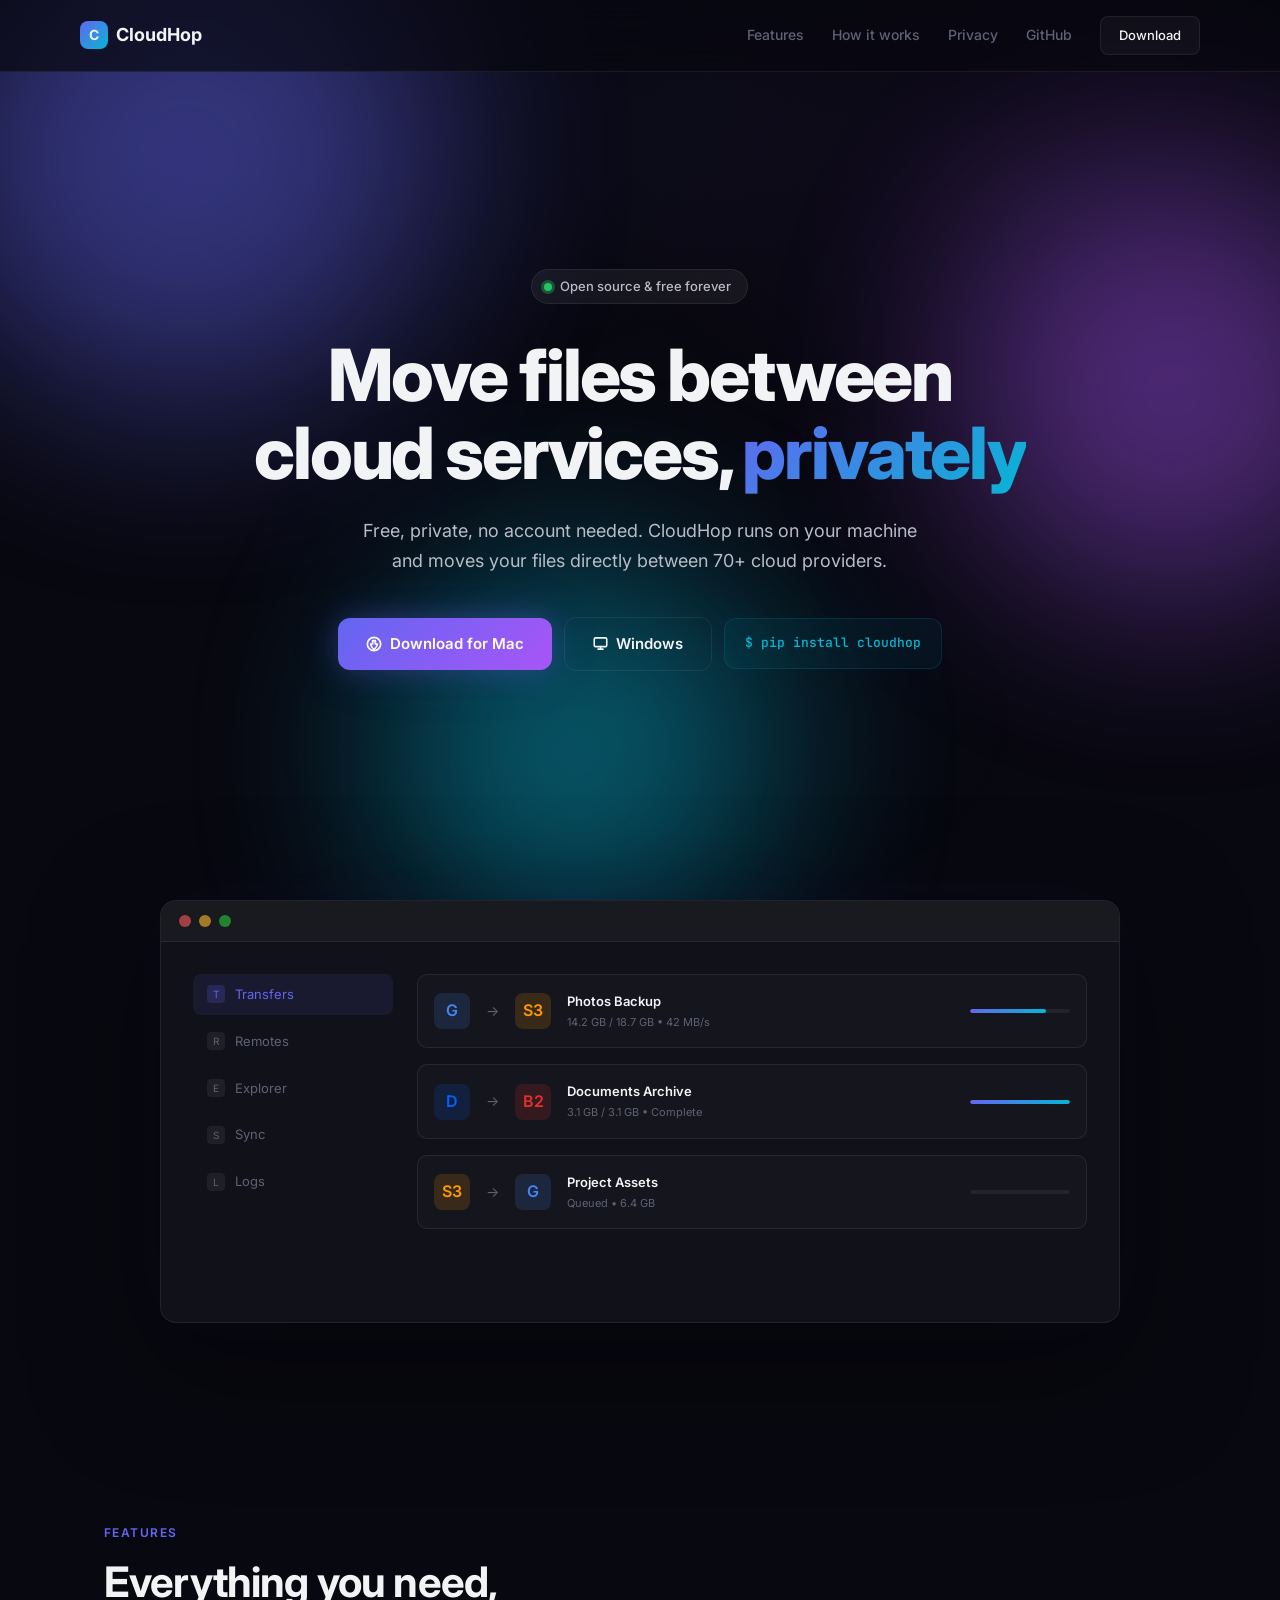
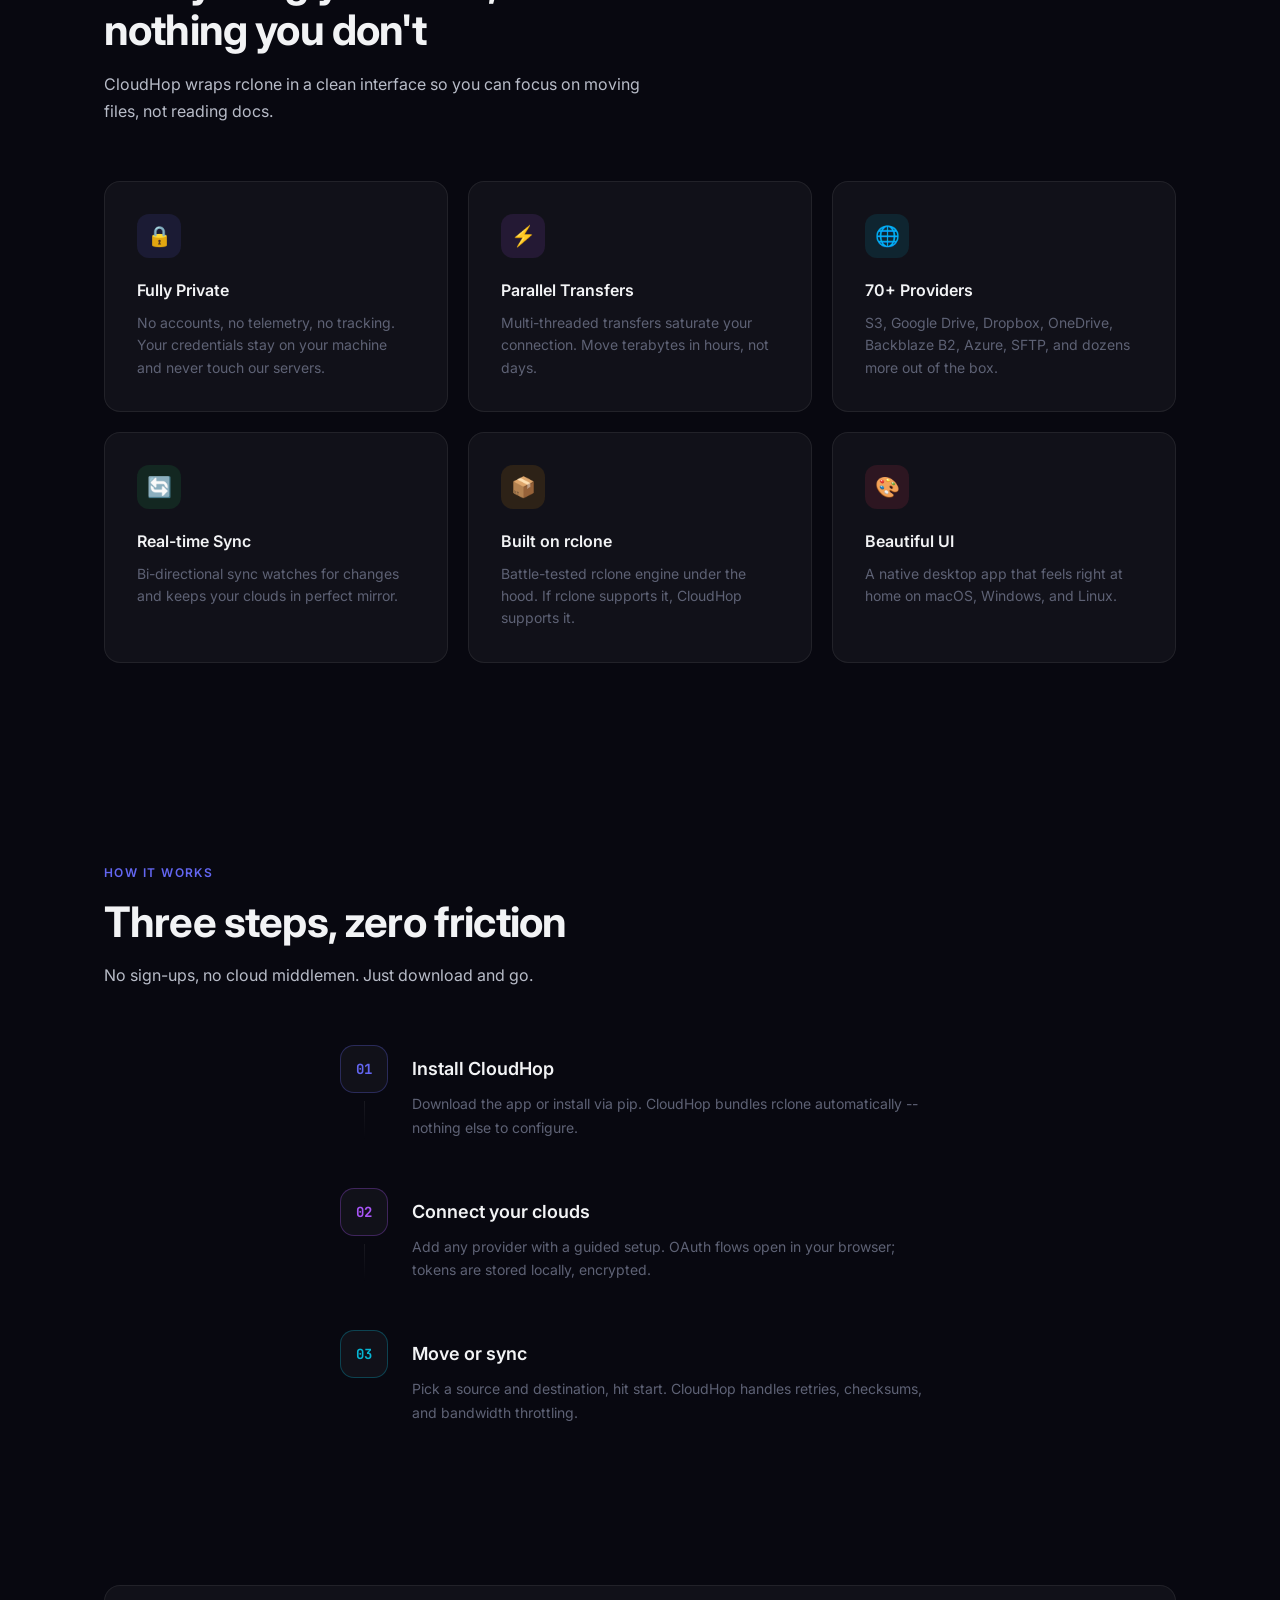
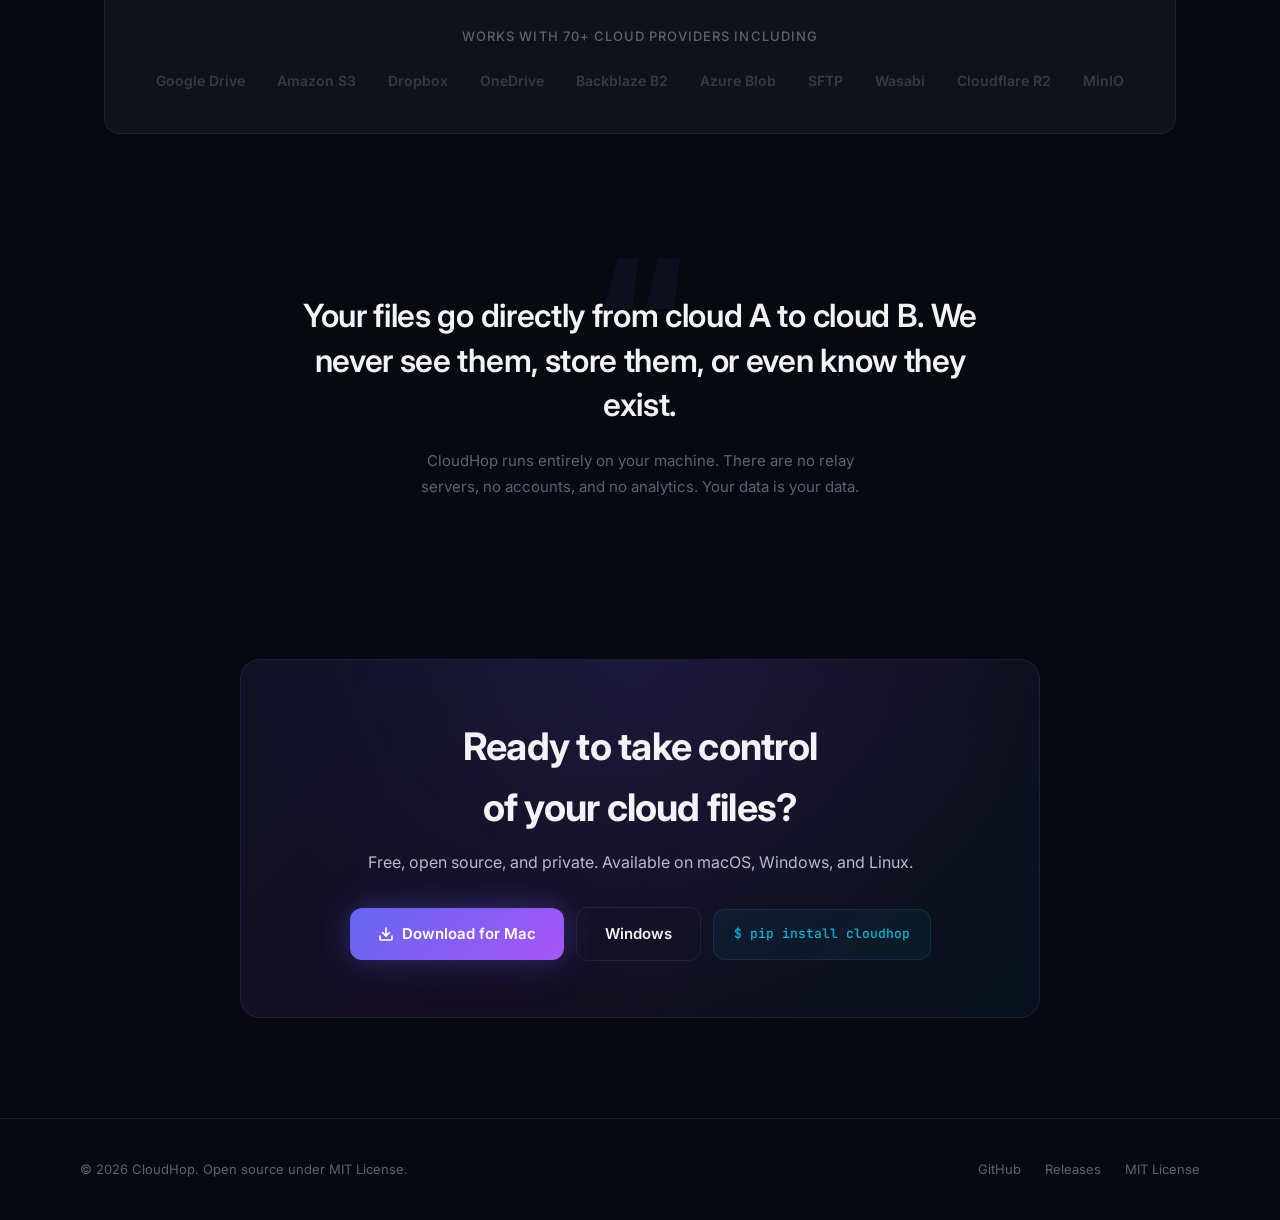
==== index.html @ 644b6b8b "Add landing page" ====
<!DOCTYPE html>
<html lang="en">
<head>
<meta charset="UTF-8">
<meta name="viewport" content="width=device-width, initial-scale=1.0">
<title>CloudHop - Move files between cloud services, privately</title>
<link rel="preconnect" href="https://fonts.googleapis.com">
<link rel="preconnect" href="https://fonts.gstatic.com" crossorigin>
<link href="https://fonts.googleapis.com/css2?family=Inter:wght@400;500;600;700;800&family=JetBrains+Mono:wght@400;500&display=swap" rel="stylesheet">
<style>
/* ── Reset ── */
*, *::before, *::after { margin: 0; padding: 0; box-sizing: border-box; }

/* ── Tokens ── */
:root {
  --bg: #080810;
  --surface: rgba(255,255,255,0.04);
  --border: rgba(255,255,255,0.07);
  --text: #b8bcc8;
  --text-dim: #5e6275;
  --text-bright: #f2f3f5;
  --indigo: #6366f1;
  --purple: #a855f7;
  --cyan: #06b6d4;
  --font: 'Inter', -apple-system, sans-serif;
  --mono: 'JetBrains Mono', monospace;
}

html { scroll-behavior: smooth; }

body {
  font-family: var(--font);
  background: var(--bg);
  color: var(--text);
  line-height: 1.6;
  overflow-x: hidden;
}

/* ── Gradient mesh (variant C background) ── */
body::before {
  content: '';
  position: fixed;
  inset: 0;
  background:
    radial-gradient(ellipse 80% 60% at 20% 10%, rgba(99,102,241,0.08) 0%, transparent 60%),
    radial-gradient(ellipse 60% 50% at 80% 20%, rgba(168,85,247,0.06) 0%, transparent 60%),
    radial-gradient(ellipse 50% 40% at 50% 80%, rgba(6,182,212,0.05) 0%, transparent 60%);
  pointer-events: none;
  z-index: 0;
}

/* ── Utility ── */
.container { max-width: 1120px; margin: 0 auto; padding: 0 24px; position: relative; z-index: 1; }

/* ── Nav ── */
nav {
  position: fixed; top: 0; left: 0; right: 0;
  z-index: 100;
  padding: 16px 24px;
  backdrop-filter: blur(20px);
  background: rgba(8,8,16,0.7);
  border-bottom: 1px solid var(--border);
}
nav .nav-inner {
  max-width: 1120px; margin: 0 auto;
  display: flex; align-items: center; justify-content: space-between;
}
nav .logo {
  font-weight: 700; font-size: 18px; color: var(--text-bright);
  text-decoration: none; display: flex; align-items: center; gap: 8px;
}
nav .logo-icon {
  width: 28px; height: 28px; border-radius: 8px;
  background: linear-gradient(135deg, var(--indigo), var(--cyan));
  display: flex; align-items: center; justify-content: center;
  font-size: 14px;
}
nav .nav-links { display: flex; align-items: center; gap: 28px; }
nav .nav-links a {
  color: var(--text-dim); text-decoration: none; font-size: 14px; font-weight: 500;
  transition: color 0.2s;
}
nav .nav-links a:hover { color: var(--text-bright); }
nav .nav-links .nav-cta {
  padding: 8px 18px; border-radius: 8px; font-size: 13px;
  background: var(--surface); border: 1px solid var(--border);
  color: var(--text-bright); transition: background 0.2s, border-color 0.2s;
}
nav .nav-links .nav-cta:hover { background: rgba(255,255,255,0.08); border-color: rgba(255,255,255,0.14); }

/* ════════════════════════════════════════════
   HERO 1: Orbs + Badge
   ════════════════════════════════════════════ */
.hero {
  position: relative;
  min-height: 100vh;
  display: flex;
  align-items: center;
  justify-content: center;
  text-align: center;
  overflow: hidden;
  padding: 120px 24px 80px;
}

/* ── Floating Orbs ── */
.orb {
  position: absolute;
  border-radius: 50%;
  filter: blur(100px);
  opacity: 0.45;
  pointer-events: none;
  will-change: transform;
}
.orb--indigo {
  width: 500px; height: 500px;
  background: var(--indigo);
  top: -10%; left: -5%;
  animation: drift-indigo 18s ease-in-out infinite;
}
.orb--purple {
  width: 420px; height: 420px;
  background: var(--purple);
  top: 20%; right: -8%;
  animation: drift-purple 22s ease-in-out infinite;
}
.orb--cyan {
  width: 380px; height: 380px;
  background: var(--cyan);
  bottom: -5%; left: 30%;
  animation: drift-cyan 20s ease-in-out infinite;
}

@keyframes drift-indigo {
  0%, 100% { transform: translate(0, 0) scale(1); }
  25%      { transform: translate(60px, 40px) scale(1.05); }
  50%      { transform: translate(30px, 80px) scale(0.95); }
  75%      { transform: translate(-30px, 50px) scale(1.02); }
}
@keyframes drift-purple {
  0%, 100% { transform: translate(0, 0) scale(1); }
  25%      { transform: translate(-50px, 30px) scale(0.97); }
  50%      { transform: translate(-70px, -40px) scale(1.04); }
  75%      { transform: translate(20px, -20px) scale(0.98); }
}
@keyframes drift-cyan {
  0%, 100% { transform: translate(0, 0) scale(1); }
  25%      { transform: translate(40px, -50px) scale(1.03); }
  50%      { transform: translate(-30px, -30px) scale(0.96); }
  75%      { transform: translate(-60px, 20px) scale(1.01); }
}

/* ── Pill Badge ── */
.hero-badge {
  display: inline-flex;
  align-items: center;
  gap: 8px;
  padding: 6px 16px 6px 12px;
  border-radius: 999px;
  background: rgba(255,255,255,0.06);
  border: 1px solid var(--border);
  font-size: 13px;
  font-weight: 500;
  color: var(--text);
  margin-bottom: 32px;
  backdrop-filter: blur(12px);
}
.hero-badge .pulse-dot {
  width: 8px; height: 8px;
  border-radius: 50%;
  background: #22c55e;
  position: relative;
  flex-shrink: 0;
}
.hero-badge .pulse-dot::before {
  content: '';
  position: absolute;
  inset: -3px;
  border-radius: 50%;
  background: rgba(34,197,94,0.35);
  animation: pulse-ring 2s ease-out infinite;
}
@keyframes pulse-ring {
  0%   { transform: scale(1); opacity: 0.6; }
  100% { transform: scale(2.2); opacity: 0; }
}

/* ── Hero Content ── */
.hero-content {
  position: relative;
  z-index: 2;
  max-width: 780px;
}
.hero h1 {
  font-size: clamp(40px, 6vw, 72px);
  font-weight: 800;
  line-height: 1.08;
  color: var(--text-bright);
  letter-spacing: -0.03em;
  margin-bottom: 24px;
}
.hero h1 .gradient-word {
  background: linear-gradient(135deg, var(--indigo), var(--cyan));
  -webkit-background-clip: text;
  -webkit-text-fill-color: transparent;
  background-clip: text;
}
.hero .subtitle {
  font-size: 18px;
  line-height: 1.7;
  color: var(--text);
  max-width: 560px;
  margin: 0 auto 40px;
}

/* ── Hero Buttons ── */
.hero-buttons {
  display: flex;
  align-items: center;
  justify-content: center;
  gap: 12px;
  flex-wrap: wrap;
}
.btn-primary {
  display: inline-flex; align-items: center; gap: 8px;
  padding: 14px 28px;
  border-radius: 12px;
  font-size: 15px; font-weight: 600;
  color: #fff;
  text-decoration: none;
  background: linear-gradient(135deg, var(--indigo), var(--purple));
  border: none; cursor: pointer;
  position: relative;
  transition: transform 0.2s, box-shadow 0.2s;
  box-shadow: 0 0 30px rgba(99,102,241,0.3), 0 0 60px rgba(99,102,241,0.1);
}
.btn-primary:hover {
  transform: translateY(-2px);
  box-shadow: 0 0 40px rgba(99,102,241,0.45), 0 0 80px rgba(99,102,241,0.15);
}
.btn-ghost {
  display: inline-flex; align-items: center; gap: 8px;
  padding: 14px 28px;
  border-radius: 12px;
  font-size: 15px; font-weight: 600;
  color: var(--text-bright);
  text-decoration: none;
  background: transparent;
  border: 1px solid var(--border);
  cursor: pointer;
  transition: background 0.2s, border-color 0.2s;
}
.btn-ghost:hover { background: rgba(255,255,255,0.06); border-color: rgba(255,255,255,0.15); }
.btn-code {
  display: inline-flex; align-items: center; gap: 8px;
  padding: 14px 20px;
  border-radius: 12px;
  font-family: var(--mono);
  font-size: 13px; font-weight: 500;
  color: var(--cyan);
  text-decoration: none;
  background: rgba(6,182,212,0.06);
  border: 1px solid rgba(6,182,212,0.15);
  cursor: pointer;
  transition: background 0.2s, border-color 0.2s;
}
.btn-code:hover { background: rgba(6,182,212,0.1); border-color: rgba(6,182,212,0.25); }

/* ════════════════════════════════════════════
   Floating Screenshot
   ════════════════════════════════════════════ */
.screenshot-section {
  padding: 0 24px 100px;
  position: relative; z-index: 1;
}
.floating-screen {
  max-width: 960px;
  margin: 0 auto;
  border-radius: 16px;
  border: 1px solid var(--border);
  background: var(--surface);
  overflow: hidden;
  box-shadow: 0 40px 120px rgba(0,0,0,0.5), 0 0 80px rgba(99,102,241,0.06);
}
.screen-bar {
  display: flex; align-items: center; gap: 8px;
  padding: 14px 18px;
  background: rgba(255,255,255,0.03);
  border-bottom: 1px solid var(--border);
}
.screen-dot {
  width: 12px; height: 12px; border-radius: 50%;
  background: rgba(255,255,255,0.08);
}
.screen-dot:first-child { background: rgba(255,87,87,0.6); }
.screen-dot:nth-child(2) { background: rgba(255,189,46,0.6); }
.screen-dot:nth-child(3) { background: rgba(39,201,63,0.6); }
.screen-body {
  padding: 32px;
  min-height: 380px;
  display: flex;
  gap: 24px;
}
.screen-sidebar {
  width: 200px;
  flex-shrink: 0;
  display: flex;
  flex-direction: column;
  gap: 6px;
}
.screen-sidebar-item {
  padding: 10px 14px;
  border-radius: 8px;
  font-size: 13px;
  color: var(--text-dim);
  display: flex; align-items: center; gap: 10px;
}
.screen-sidebar-item.active {
  background: rgba(99,102,241,0.1);
  color: var(--indigo);
}
.screen-sidebar-icon {
  width: 18px; height: 18px;
  border-radius: 4px;
  background: rgba(255,255,255,0.06);
  display: flex; align-items: center; justify-content: center;
  font-size: 10px;
}
.screen-sidebar-item.active .screen-sidebar-icon {
  background: rgba(99,102,241,0.2);
}
.screen-main {
  flex: 1;
  display: flex;
  flex-direction: column;
  gap: 16px;
}
.screen-transfer {
  display: flex;
  align-items: center;
  gap: 16px;
  padding: 16px;
  border-radius: 10px;
  background: rgba(255,255,255,0.02);
  border: 1px solid var(--border);
}
.screen-cloud-icon {
  width: 36px; height: 36px;
  border-radius: 8px;
  display: flex; align-items: center; justify-content: center;
  font-size: 16px; font-weight: 600;
  flex-shrink: 0;
}
.screen-cloud-icon.gdrive { background: rgba(66,133,244,0.15); color: #4285f4; }
.screen-cloud-icon.s3 { background: rgba(255,153,0,0.15); color: #ff9900; }
.screen-cloud-icon.drop { background: rgba(0,97,255,0.15); color: #0061ff; }
.screen-cloud-icon.b2 { background: rgba(227,50,45,0.15); color: #e3322d; }
.screen-transfer-arrow {
  color: var(--text-dim); font-size: 14px; flex-shrink: 0;
}
.screen-transfer-info { flex: 1; }
.screen-transfer-name { font-size: 13px; font-weight: 600; color: var(--text-bright); }
.screen-transfer-meta { font-size: 11px; color: var(--text-dim); margin-top: 2px; }
.screen-transfer-progress {
  width: 100px; height: 4px;
  border-radius: 2px;
  background: rgba(255,255,255,0.06);
  overflow: hidden;
  flex-shrink: 0;
}
.screen-transfer-progress-bar {
  height: 100%;
  border-radius: 2px;
  background: linear-gradient(90deg, var(--indigo), var(--cyan));
}

/* ════════════════════════════════════════════
   Features Section
   ════════════════════════════════════════════ */
.features {
  padding: 100px 24px;
  position: relative; z-index: 1;
}
.section-label {
  font-size: 12px;
  font-weight: 600;
  text-transform: uppercase;
  letter-spacing: 0.12em;
  color: var(--indigo);
  margin-bottom: 16px;
}
.section-title {
  font-size: clamp(28px, 4vw, 42px);
  font-weight: 700;
  color: var(--text-bright);
  letter-spacing: -0.02em;
  margin-bottom: 16px;
  line-height: 1.15;
}
.section-subtitle {
  font-size: 16px;
  color: var(--text);
  max-width: 540px;
  line-height: 1.7;
  margin-bottom: 56px;
}
.features-grid {
  display: grid;
  grid-template-columns: repeat(3, 1fr);
  gap: 20px;
}
.feature-card {
  padding: 32px;
  border-radius: 16px;
  background: var(--surface);
  border: 1px solid var(--border);
  transition: border-color 0.3s, background 0.3s;
}
.feature-card:hover {
  border-color: rgba(255,255,255,0.12);
  background: rgba(255,255,255,0.06);
}
.feature-icon {
  width: 44px; height: 44px;
  border-radius: 12px;
  display: flex; align-items: center; justify-content: center;
  font-size: 20px;
  margin-bottom: 20px;
}
.feature-icon.indigo { background: rgba(99,102,241,0.12); color: var(--indigo); }
.feature-icon.purple { background: rgba(168,85,247,0.12); color: var(--purple); }
.feature-icon.cyan   { background: rgba(6,182,212,0.12); color: var(--cyan); }
.feature-icon.green  { background: rgba(34,197,94,0.12); color: #22c55e; }
.feature-icon.amber  { background: rgba(245,158,11,0.12); color: #f59e0b; }
.feature-icon.rose   { background: rgba(244,63,94,0.12); color: #f43f5e; }
.feature-card h3 {
  font-size: 16px; font-weight: 600;
  color: var(--text-bright);
  margin-bottom: 8px;
}
.feature-card p {
  font-size: 14px;
  color: var(--text-dim);
  line-height: 1.6;
}

/* ════════════════════════════════════════════
   How It Works - Vertical Timeline
   ════════════════════════════════════════════ */
.how-it-works {
  padding: 100px 24px;
  position: relative; z-index: 1;
}
.timeline {
  max-width: 600px;
  margin: 0 auto;
  display: flex;
  flex-direction: column;
  gap: 0;
}
.timeline-step {
  display: flex;
  gap: 24px;
  position: relative;
  padding-bottom: 48px;
}
.timeline-step:last-child { padding-bottom: 0; }
.timeline-line {
  display: flex;
  flex-direction: column;
  align-items: center;
  flex-shrink: 0;
  width: 48px;
}
.timeline-number {
  width: 48px; height: 48px;
  border-radius: 14px;
  display: flex; align-items: center; justify-content: center;
  font-family: var(--mono);
  font-size: 14px; font-weight: 700;
  color: var(--text-bright);
  background: var(--surface);
  border: 1px solid var(--border);
  flex-shrink: 0;
}
.timeline-step:nth-child(1) .timeline-number { border-color: rgba(99,102,241,0.3); color: var(--indigo); }
.timeline-step:nth-child(2) .timeline-number { border-color: rgba(168,85,247,0.3); color: var(--purple); }
.timeline-step:nth-child(3) .timeline-number { border-color: rgba(6,182,212,0.3); color: var(--cyan); }
.timeline-connector {
  width: 1px;
  flex: 1;
  background: linear-gradient(to bottom, var(--border), transparent);
  margin-top: 8px;
}
.timeline-content {
  padding-top: 10px;
}
.timeline-content h3 {
  font-size: 18px;
  font-weight: 600;
  color: var(--text-bright);
  margin-bottom: 8px;
}
.timeline-content p {
  font-size: 14px;
  color: var(--text-dim);
  line-height: 1.7;
}

/* ════════════════════════════════════════════
   Providers Bar
   ════════════════════════════════════════════ */
.providers {
  padding: 60px 24px;
  position: relative; z-index: 1;
}
.providers-inner {
  text-align: center;
  padding: 40px;
  border-radius: 16px;
  border: 1px solid var(--border);
  background: var(--surface);
}
.providers-inner p {
  font-size: 13px;
  color: var(--text-dim);
  margin-bottom: 24px;
  text-transform: uppercase;
  letter-spacing: 0.08em;
  font-weight: 500;
}
.provider-logos {
  display: flex;
  align-items: center;
  justify-content: center;
  gap: 32px;
  flex-wrap: wrap;
}
.provider-logo {
  font-size: 14px;
  font-weight: 600;
  color: var(--text-dim);
  opacity: 0.5;
  transition: opacity 0.2s;
}
.provider-logo:hover { opacity: 0.9; }

/* ════════════════════════════════════════════
   Privacy Quote
   ════════════════════════════════════════════ */
.privacy {
  padding: 100px 24px;
  position: relative; z-index: 1;
}
.privacy-inner {
  max-width: 700px;
  margin: 0 auto;
  text-align: center;
  position: relative;
}
.privacy-quote-mark {
  font-size: 180px;
  font-weight: 800;
  line-height: 1;
  color: rgba(99,102,241,0.07);
  position: absolute;
  top: -60px;
  left: 50%;
  transform: translateX(-50%);
  pointer-events: none;
  user-select: none;
}
.privacy blockquote {
  font-size: clamp(22px, 3vw, 32px);
  font-weight: 600;
  color: var(--text-bright);
  line-height: 1.4;
  margin-bottom: 20px;
  position: relative;
  letter-spacing: -0.01em;
}
.privacy .privacy-sub {
  font-size: 15px;
  color: var(--text-dim);
  line-height: 1.7;
  max-width: 480px;
  margin: 0 auto;
}

/* ════════════════════════════════════════════
   Download CTA Card
   ════════════════════════════════════════════ */
.download-section {
  padding: 60px 24px 100px;
  position: relative; z-index: 1;
}
.download-card {
  max-width: 800px;
  margin: 0 auto;
  padding: 56px 48px;
  border-radius: 20px;
  text-align: center;
  background: linear-gradient(135deg, rgba(99,102,241,0.1), rgba(168,85,247,0.08), rgba(6,182,212,0.06));
  border: 1px solid rgba(99,102,241,0.15);
  position: relative;
  overflow: hidden;
}
.download-card::before {
  content: '';
  position: absolute;
  inset: 0;
  background: radial-gradient(ellipse at 50% 0%, rgba(99,102,241,0.12) 0%, transparent 70%);
  pointer-events: none;
}
.download-card h2 {
  font-size: clamp(26px, 3.5vw, 38px);
  font-weight: 700;
  color: var(--text-bright);
  margin-bottom: 12px;
  position: relative;
  letter-spacing: -0.02em;
}
.download-card p {
  font-size: 16px;
  color: var(--text);
  margin-bottom: 32px;
  position: relative;
}
.download-buttons {
  display: flex;
  align-items: center;
  justify-content: center;
  gap: 12px;
  flex-wrap: wrap;
  position: relative;
}

/* ════════════════════════════════════════════
   Footer
   ════════════════════════════════════════════ */
footer {
  padding: 40px 24px;
  border-top: 1px solid var(--border);
  position: relative; z-index: 1;
}
.footer-inner {
  max-width: 1120px;
  margin: 0 auto;
  display: flex;
  align-items: center;
  justify-content: space-between;
}
.footer-left {
  font-size: 13px;
  color: var(--text-dim);
}
.footer-links {
  display: flex;
  gap: 24px;
}
.footer-links a {
  font-size: 13px;
  color: var(--text-dim);
  text-decoration: none;
  transition: color 0.2s;
}
.footer-links a:hover { color: var(--text-bright); }

/* ════════════════════════════════════════════
   Responsive
   ════════════════════════════════════════════ */
@media (max-width: 768px) {
  .features-grid { grid-template-columns: 1fr; }
  .screen-sidebar { display: none; }
  .screen-body { padding: 20px; }
  .hero-buttons { flex-direction: column; align-items: center; }
  .footer-inner { flex-direction: column; gap: 16px; text-align: center; }
  nav .nav-links a:not(.nav-cta) { display: none; }
}
@media (max-width: 480px) {
  .hero h1 { font-size: 32px; }
  .download-card { padding: 36px 24px; }
  .providers-inner { padding: 24px; }
  .provider-logos { gap: 18px; }
}
</style>
</head>
<body>

<!-- ── Nav ── -->
<nav>
  <div class="nav-inner">
    <a href="#" class="logo">
      <div class="logo-icon">C</div>
      CloudHop
    </a>
    <div class="nav-links">
      <a href="#features">Features</a>
      <a href="#how-it-works">How it works</a>
      <a href="#privacy">Privacy</a>
      <a href="https://github.com/husamsoboh-cyber/cloudhop" target="_blank">GitHub</a>
      <a href="#download" class="nav-cta">Download</a>
    </div>
  </div>
</nav>

<!-- ════════════════════════════════════════════
     HERO 1: Orbs + Badge
     ════════════════════════════════════════════ -->
<section class="hero">
  <!-- Floating Orbs -->
  <div class="orb orb--indigo"></div>
  <div class="orb orb--purple"></div>
  <div class="orb orb--cyan"></div>

  <div class="hero-content">
    <!-- Pill Badge -->
    <div class="hero-badge">
      <span class="pulse-dot"></span>
      Open source &amp; free forever
    </div>

    <h1>Move files between<br>cloud services, <span class="gradient-word">privately</span></h1>

    <p class="subtitle">Free, private, no account needed. CloudHop runs on your machine and moves your files directly between 70+ cloud providers.</p>

    <div class="hero-buttons">
      <a href="https://github.com/husamsoboh-cyber/cloudhop/releases/download/v0.6.0/CloudHop-0.6.0-mac.dmg" class="btn-primary">
        <svg width="16" height="16" viewBox="0 0 24 24" fill="none" stroke="currentColor" stroke-width="2.5" stroke-linecap="round" stroke-linejoin="round"><path d="M12 2a10 10 0 1 0 0 20 10 10 0 0 0 0-20z"/><path d="M17.13 12c-.5 3.5-2 5.5-5.13 8-3.13-2.5-4.63-4.5-5.13-8h3.13V7h4v5h3.13z"/></svg>
        Download for Mac
      </a>
      <a href="https://github.com/husamsoboh-cyber/cloudhop/releases/download/v0.6.0/CloudHop-main-windows.zip" class="btn-ghost">
        <svg width="15" height="15" viewBox="0 0 24 24" fill="none" stroke="currentColor" stroke-width="2.5" stroke-linecap="round" stroke-linejoin="round"><rect x="2" y="3" width="20" height="14" rx="2"/><path d="M8 21h8"/><path d="M12 17v4"/></svg>
        Windows
      </a>
      <a href="https://pypi.org/project/cloudhop/" class="btn-code" target="_blank">$ pip install cloudhop</a>
    </div>
  </div>
</section>

<!-- ── Floating Screenshot ── -->
<section class="screenshot-section">
  <div class="container">
    <div class="floating-screen">
      <div class="screen-bar">
        <div class="screen-dot"></div>
        <div class="screen-dot"></div>
        <div class="screen-dot"></div>
      </div>
      <div class="screen-body">
        <div class="screen-sidebar">
          <div class="screen-sidebar-item active">
            <div class="screen-sidebar-icon">T</div>
            Transfers
          </div>
          <div class="screen-sidebar-item">
            <div class="screen-sidebar-icon">R</div>
            Remotes
          </div>
          <div class="screen-sidebar-item">
            <div class="screen-sidebar-icon">E</div>
            Explorer
          </div>
          <div class="screen-sidebar-item">
            <div class="screen-sidebar-icon">S</div>
            Sync
          </div>
          <div class="screen-sidebar-item">
            <div class="screen-sidebar-icon">L</div>
            Logs
          </div>
        </div>
        <div class="screen-main">
          <!-- Transfer 1 -->
          <div class="screen-transfer">
            <div class="screen-cloud-icon gdrive">G</div>
            <div class="screen-transfer-arrow">&rarr;</div>
            <div class="screen-cloud-icon s3">S3</div>
            <div class="screen-transfer-info">
              <div class="screen-transfer-name">Photos Backup</div>
              <div class="screen-transfer-meta">14.2 GB / 18.7 GB &bull; 42 MB/s</div>
            </div>
            <div class="screen-transfer-progress">
              <div class="screen-transfer-progress-bar" style="width:76%"></div>
            </div>
          </div>
          <!-- Transfer 2 -->
          <div class="screen-transfer">
            <div class="screen-cloud-icon drop">D</div>
            <div class="screen-transfer-arrow">&rarr;</div>
            <div class="screen-cloud-icon b2">B2</div>
            <div class="screen-transfer-info">
              <div class="screen-transfer-name">Documents Archive</div>
              <div class="screen-transfer-meta">3.1 GB / 3.1 GB &bull; Complete</div>
            </div>
            <div class="screen-transfer-progress">
              <div class="screen-transfer-progress-bar" style="width:100%"></div>
            </div>
          </div>
          <!-- Transfer 3 -->
          <div class="screen-transfer">
            <div class="screen-cloud-icon s3">S3</div>
            <div class="screen-transfer-arrow">&rarr;</div>
            <div class="screen-cloud-icon gdrive">G</div>
            <div class="screen-transfer-info">
              <div class="screen-transfer-name">Project Assets</div>
              <div class="screen-transfer-meta">Queued &bull; 6.4 GB</div>
            </div>
            <div class="screen-transfer-progress">
              <div class="screen-transfer-progress-bar" style="width:0%"></div>
            </div>
          </div>
        </div>
      </div>
    </div>
  </div>
</section>

<!-- ── Features ── -->
<section class="features" id="features">
  <div class="container">
    <div class="section-label">Features</div>
    <h2 class="section-title">Everything you need,<br>nothing you don't</h2>
    <p class="section-subtitle">CloudHop wraps rclone in a clean interface so you can focus on moving files, not reading docs.</p>
    <div class="features-grid">
      <div class="feature-card">
        <div class="feature-icon indigo">&#x1f512;</div>
        <h3>Fully Private</h3>
        <p>No accounts, no telemetry, no tracking. Your credentials stay on your machine and never touch our servers.</p>
      </div>
      <div class="feature-card">
        <div class="feature-icon purple">&#x26a1;</div>
        <h3>Parallel Transfers</h3>
        <p>Multi-threaded transfers saturate your connection. Move terabytes in hours, not days.</p>
      </div>
      <div class="feature-card">
        <div class="feature-icon cyan">&#x1f310;</div>
        <h3>70+ Providers</h3>
        <p>S3, Google Drive, Dropbox, OneDrive, Backblaze B2, Azure, SFTP, and dozens more out of the box.</p>
      </div>
      <div class="feature-card">
        <div class="feature-icon green">&#x1f504;</div>
        <h3>Real-time Sync</h3>
        <p>Bi-directional sync watches for changes and keeps your clouds in perfect mirror.</p>
      </div>
      <div class="feature-card">
        <div class="feature-icon amber">&#x1f4e6;</div>
        <h3>Built on rclone</h3>
        <p>Battle-tested rclone engine under the hood. If rclone supports it, CloudHop supports it.</p>
      </div>
      <div class="feature-card">
        <div class="feature-icon rose">&#x1f3a8;</div>
        <h3>Beautiful UI</h3>
        <p>A native desktop app that feels right at home on macOS, Windows, and Linux.</p>
      </div>
    </div>
  </div>
</section>

<!-- ── How It Works ── -->
<section class="how-it-works" id="how-it-works">
  <div class="container">
    <div class="section-label">How it works</div>
    <h2 class="section-title">Three steps, zero friction</h2>
    <p class="section-subtitle">No sign-ups, no cloud middlemen. Just download and go.</p>
    <div class="timeline">
      <div class="timeline-step">
        <div class="timeline-line">
          <div class="timeline-number">01</div>
          <div class="timeline-connector"></div>
        </div>
        <div class="timeline-content">
          <h3>Install CloudHop</h3>
          <p>Download the app or install via pip. CloudHop bundles rclone automatically -- nothing else to configure.</p>
        </div>
      </div>
      <div class="timeline-step">
        <div class="timeline-line">
          <div class="timeline-number">02</div>
          <div class="timeline-connector"></div>
        </div>
        <div class="timeline-content">
          <h3>Connect your clouds</h3>
          <p>Add any provider with a guided setup. OAuth flows open in your browser; tokens are stored locally, encrypted.</p>
        </div>
      </div>
      <div class="timeline-step">
        <div class="timeline-line">
          <div class="timeline-number">03</div>
        </div>
        <div class="timeline-content">
          <h3>Move or sync</h3>
          <p>Pick a source and destination, hit start. CloudHop handles retries, checksums, and bandwidth throttling.</p>
        </div>
      </div>
    </div>
  </div>
</section>

<!-- ── Providers Bar ── -->
<section class="providers">
  <div class="container">
    <div class="providers-inner">
      <p>Works with 70+ cloud providers including</p>
      <div class="provider-logos">
        <span class="provider-logo">Google Drive</span>
        <span class="provider-logo">Amazon S3</span>
        <span class="provider-logo">Dropbox</span>
        <span class="provider-logo">OneDrive</span>
        <span class="provider-logo">Backblaze B2</span>
        <span class="provider-logo">Azure Blob</span>
        <span class="provider-logo">SFTP</span>
        <span class="provider-logo">Wasabi</span>
        <span class="provider-logo">Cloudflare R2</span>
        <span class="provider-logo">MinIO</span>
      </div>
    </div>
  </div>
</section>

<!-- ── Privacy Quote ── -->
<section class="privacy" id="privacy">
  <div class="container">
    <div class="privacy-inner">
      <div class="privacy-quote-mark">&ldquo;</div>
      <blockquote>Your files go directly from cloud A to cloud B. We never see them, store them, or even know they exist.</blockquote>
      <p class="privacy-sub">CloudHop runs entirely on your machine. There are no relay servers, no accounts, and no analytics. Your data is your data.</p>
    </div>
  </div>
</section>

<!-- ── Download CTA ── -->
<section class="download-section" id="download">
  <div class="container">
    <div class="download-card">
      <h2>Ready to take control<br>of your cloud files?</h2>
      <p>Free, open source, and private. Available on macOS, Windows, and Linux.</p>
      <div class="download-buttons">
        <a href="https://github.com/husamsoboh-cyber/cloudhop/releases/download/v0.6.0/CloudHop-0.6.0-mac.dmg" class="btn-primary">
          <svg width="16" height="16" viewBox="0 0 24 24" fill="none" stroke="currentColor" stroke-width="2.5" stroke-linecap="round" stroke-linejoin="round"><path d="M21 15v4a2 2 0 0 1-2 2H5a2 2 0 0 1-2-2v-4"/><polyline points="7 10 12 15 17 10"/><line x1="12" y1="15" x2="12" y2="3"/></svg>
          Download for Mac
        </a>
        <a href="https://github.com/husamsoboh-cyber/cloudhop/releases/download/v0.6.0/CloudHop-main-windows.zip" class="btn-ghost">Windows</a>
        <a href="https://pypi.org/project/cloudhop/" class="btn-code" target="_blank">$ pip install cloudhop</a>
      </div>
    </div>
  </div>
</section>

<!-- ── Footer ── -->
<footer>
  <div class="footer-inner">
    <div class="footer-left">&copy; 2026 CloudHop. Open source under MIT License.</div>
    <div class="footer-links">
      <a href="https://github.com/husamsoboh-cyber/cloudhop" target="_blank">GitHub</a>
      <a href="https://github.com/husamsoboh-cyber/cloudhop/releases" target="_blank">Releases</a>
      <a href="https://github.com/husamsoboh-cyber/cloudhop/blob/main/LICENSE" target="_blank">MIT License</a>
    </div>
  </div>
</footer>

</body>
</html>
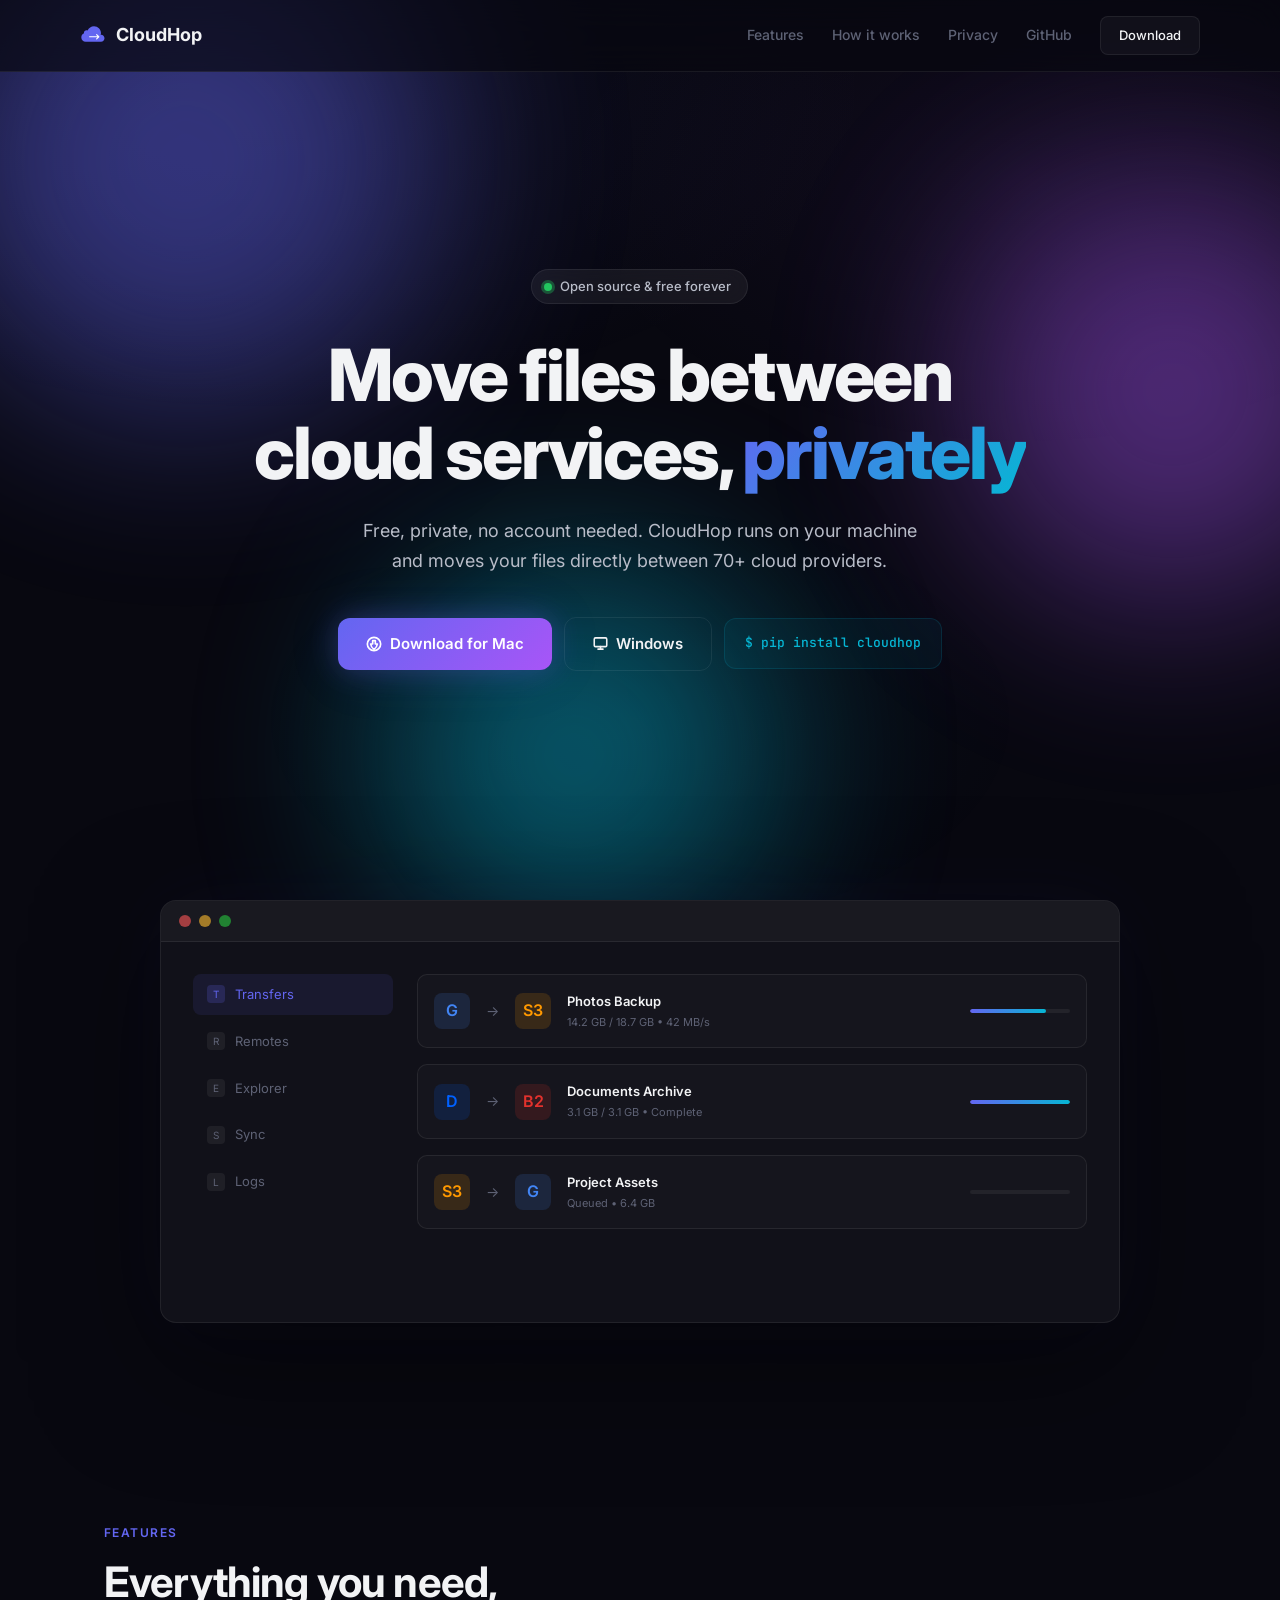
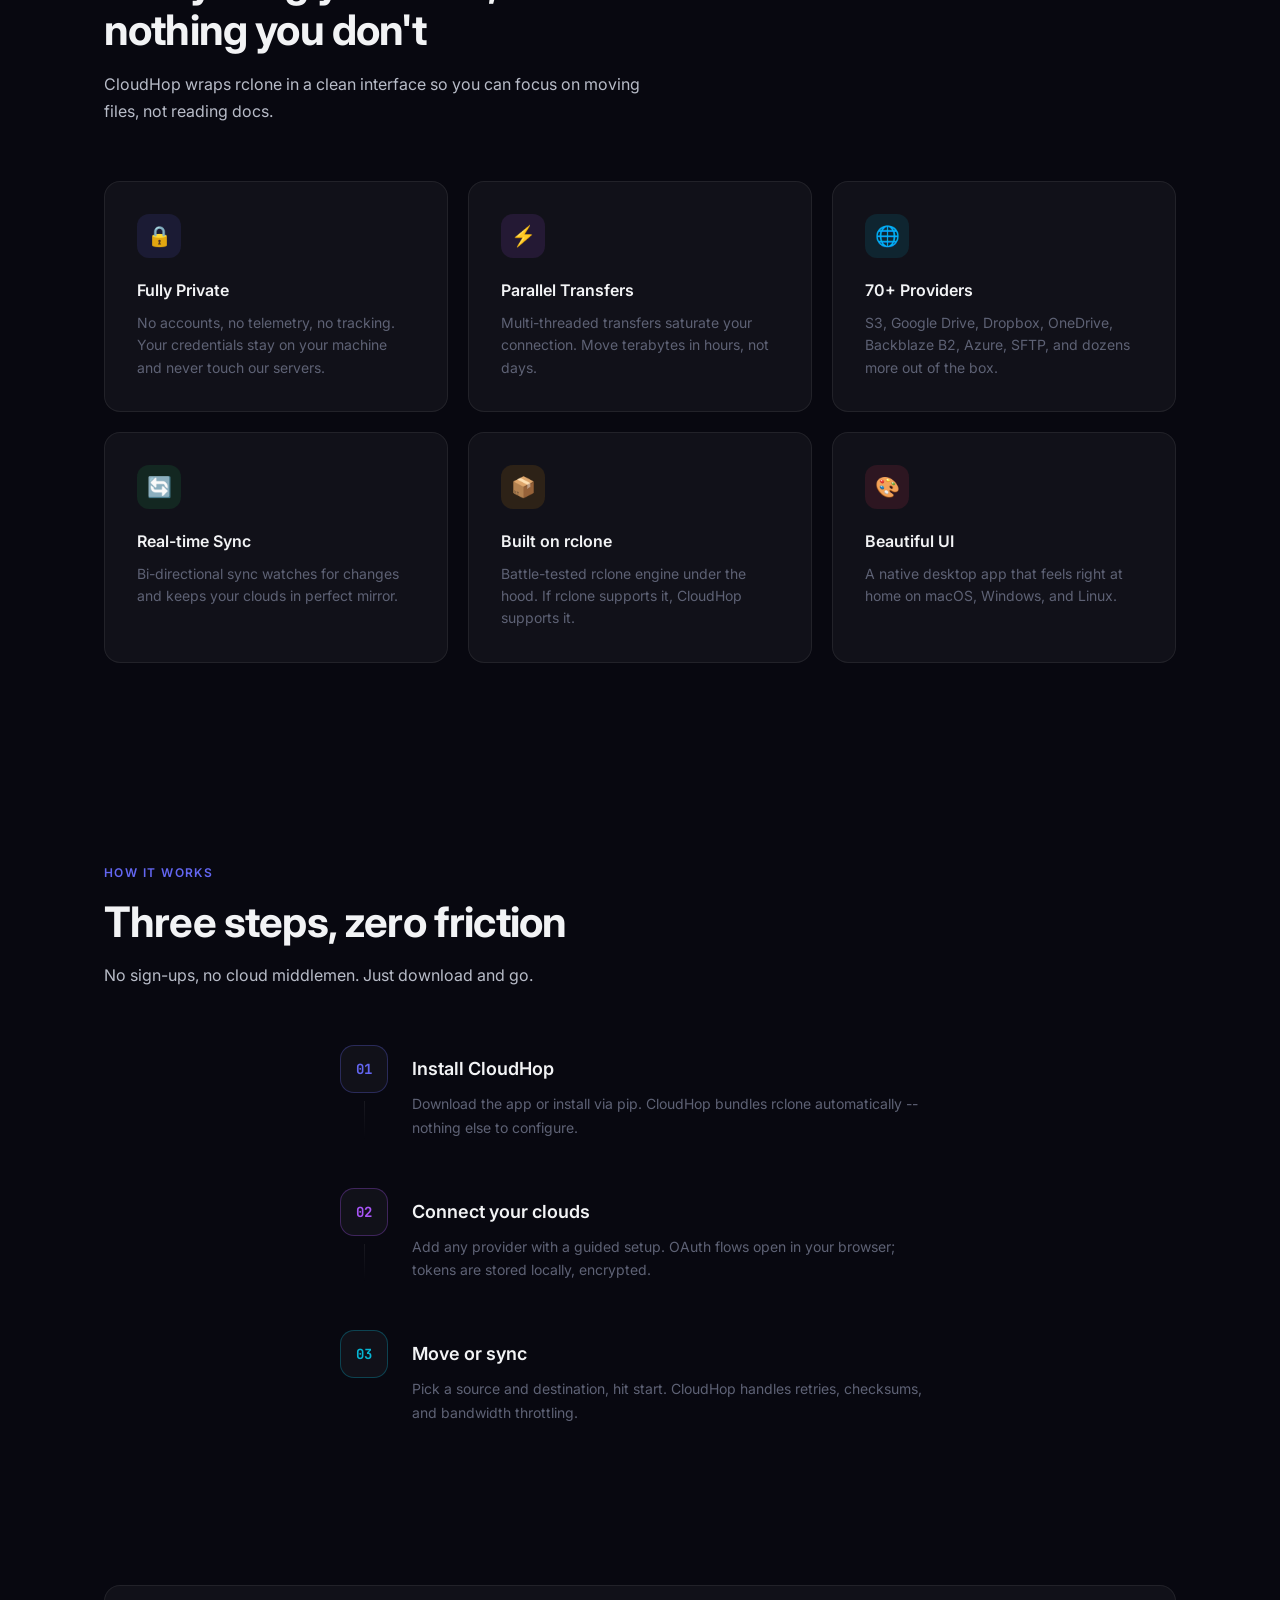
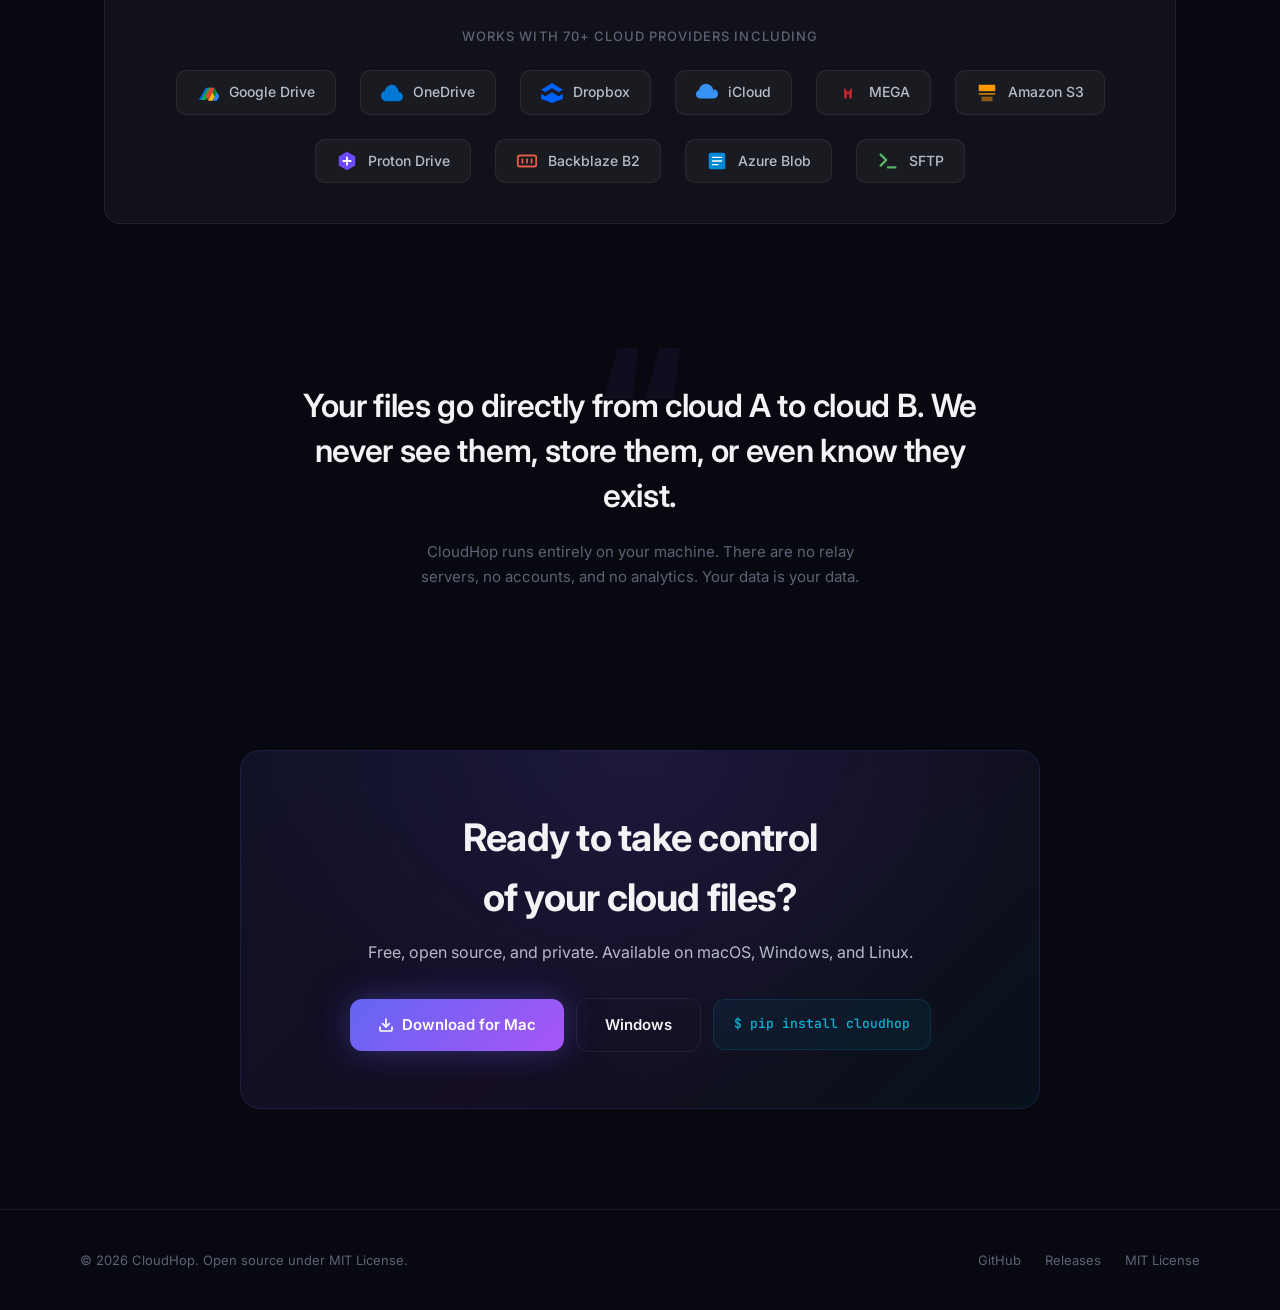
==== commit ef815c19: "Replace text provider names with official SVG logos" ====
--- a/index.html
+++ b/index.html
@@ -532,17 +532,27 @@
   display: flex;
   align-items: center;
   justify-content: center;
-  gap: 32px;
+  gap: 24px;
   flex-wrap: wrap;
 }
 .provider-logo {
+  display: flex;
+  align-items: center;
+  gap: 10px;
+  padding: 10px 20px;
+  border-radius: 10px;
+  background: rgba(255,255,255,0.04);
+  border: 1px solid var(--border);
   font-size: 14px;
-  font-weight: 600;
-  color: var(--text-dim);
-  opacity: 0.5;
-  transition: opacity 0.2s;
-}
-.provider-logo:hover { opacity: 0.9; }
+  font-weight: 500;
+  color: var(--text);
+  transition: border-color 0.2s, background 0.2s;
+}
+.provider-logo:hover {
+  border-color: rgba(99,102,241,0.3);
+  background: rgba(255,255,255,0.07);
+}
+.provider-logo svg { flex-shrink: 0; }
 
 /* ════════════════════════════════════════════
    Privacy Quote
@@ -690,7 +700,7 @@
 <nav>
   <div class="nav-inner">
     <a href="#" class="logo">
-      <div class="logo-icon">C</div>
+      <svg width="28" height="28" viewBox="0 0 64 64" fill="none"><path d="M48 28c0-8.8-7.2-16-16-16-6.5 0-12.1 3.9-14.6 9.5C16.5 21.2 15.8 21 15 21c-3.3 0-6 2.7-6 6 0 .4 0 .8.1 1.1C5.5 29.5 3 33.2 3 37.5 3 43 7.5 47.5 13 47.5h35c4.4 0 8-3.6 8-8s-3.6-8-8-8c-.3 0-.7 0-1 .1.6-1.1 1-2.3 1-3.6z" fill="#6366f1"/><path d="M22 36h20M38 31l5 5-5 5" stroke="white" stroke-width="2.5" stroke-linecap="round" stroke-linejoin="round"/></svg>
       CloudHop
     </a>
     <div class="nav-links">
@@ -902,16 +912,46 @@
     <div class="providers-inner">
       <p>Works with 70+ cloud providers including</p>
       <div class="provider-logos">
-        <span class="provider-logo">Google Drive</span>
-        <span class="provider-logo">Amazon S3</span>
-        <span class="provider-logo">Dropbox</span>
-        <span class="provider-logo">OneDrive</span>
-        <span class="provider-logo">Backblaze B2</span>
-        <span class="provider-logo">Azure Blob</span>
-        <span class="provider-logo">SFTP</span>
-        <span class="provider-logo">Wasabi</span>
-        <span class="provider-logo">Cloudflare R2</span>
-        <span class="provider-logo">MinIO</span>
+        <span class="provider-logo">
+          <svg width="22" height="20" viewBox="0 0 87.3 78" xmlns="http://www.w3.org/2000/svg"><path d="M6.6 66.85L16.3 49.8l18-31.2h18L34.1 49.8l-9.7 17z" fill="#0066da"/><path d="M43.65 18.6L25.6 49.8l-9 17.05h18l9.05-17L61.7 18.6z" fill="#00ac47"/><path d="M52.3 18.6L34.3 49.8l9 17.05 18.05-31.2L70.3 18.6z" fill="#ea4335"/><path d="M70.3 18.6l-9 17.05 9.05 17h18L79.3 35.6z" fill="#00832d"/><path d="M79.3 35.6l-9 17.05L61.35 69.7h18l9-17z" fill="#2684fc"/><path d="M61.35 69.7H43.3l9.02-17.05L61.35 35.6l9 17.05z" fill="#ffba00"/></svg>
+          Google Drive
+        </span>
+        <span class="provider-logo">
+          <svg width="22" height="22" viewBox="0 0 24 24" xmlns="http://www.w3.org/2000/svg"><path d="M12.5 3C8.4 3 5.1 5.8 4.3 9.5 1.8 10.1 0 12.3 0 15c0 3.3 2.7 6 6 6h13c2.8 0 5-2.2 5-5 0-2.6-2-4.8-4.6-5C19 7 16 3 12.5 3z" fill="#0078d4"/></svg>
+          OneDrive
+        </span>
+        <span class="provider-logo">
+          <svg width="22" height="20" viewBox="0 0 528.4 490" xmlns="http://www.w3.org/2000/svg"><path d="M264.2 0L0 164.7l100.8 60.5 163.4-98.1 163.4 98.1 100.8-60.5z" fill="#0061fe"/><path d="M264.2 225.2L100.8 323.3 0 262.8V392l264.2 98 264.2-98V262.8l-100.8 60.5z" fill="#0061fe"/></svg>
+          Dropbox
+        </span>
+        <span class="provider-logo">
+          <svg width="22" height="22" viewBox="0 0 24 24" xmlns="http://www.w3.org/2000/svg"><path d="M19.5 12c0-6-4.3-10-8.5-10C7.3 2 4 5 3.2 9 1.3 9.5 0 11.2 0 13.3 0 15.9 2.1 18 4.7 18H19c2.8 0 5-2.2 5-5 0-2.5-1.9-4.6-4.3-5h-.2z" fill="#3693f5"/></svg>
+          iCloud
+        </span>
+        <span class="provider-logo">
+          <svg width="22" height="22" viewBox="0 0 24 24" xmlns="http://www.w3.org/2000/svg"><path d="M8 18V6l4 6 4-6v12h-2.5V12l-1.5 2.25L10.5 12V18z" fill="#d9272e"/></svg>
+          MEGA
+        </span>
+        <span class="provider-logo">
+          <svg width="22" height="22" viewBox="0 0 24 24" xmlns="http://www.w3.org/2000/svg"><path d="M21 3H3v7h18V3z" fill="#f90"/><path d="M21 12H3v2h18v-2z" fill="#f90" opacity=".7"/><path d="M18 16H6v5h12v-5z" fill="#f90" opacity=".5"/></svg>
+          Amazon S3
+        </span>
+        <span class="provider-logo">
+          <svg width="22" height="22" viewBox="0 0 24 24" xmlns="http://www.w3.org/2000/svg"><path d="M12 2L3 7v10l9 5 9-5V7l-9-5z" fill="#6d4aff"/><path d="M12 8v8M8 12h8" stroke="white" stroke-width="2" stroke-linecap="round"/></svg>
+          Proton Drive
+        </span>
+        <span class="provider-logo">
+          <svg width="22" height="22" viewBox="0 0 24 24" fill="none" xmlns="http://www.w3.org/2000/svg"><path d="M20 6H4a2 2 0 00-2 2v8a2 2 0 002 2h16a2 2 0 002-2V8a2 2 0 00-2-2z" stroke="#e25d44" stroke-width="2"/><path d="M7 10v4M12 10v4M17 10v4" stroke="#e25d44" stroke-width="2" stroke-linecap="round"/></svg>
+          Backblaze B2
+        </span>
+        <span class="provider-logo">
+          <svg width="22" height="22" viewBox="0 0 24 24" fill="none" xmlns="http://www.w3.org/2000/svg"><rect x="3" y="3" width="18" height="18" rx="2" fill="#0089d6"/><path d="M7 8h10M7 12h10M7 16h6" stroke="white" stroke-width="1.5" stroke-linecap="round"/></svg>
+          Azure Blob
+        </span>
+        <span class="provider-logo">
+          <svg width="22" height="22" viewBox="0 0 24 24" fill="none" xmlns="http://www.w3.org/2000/svg"><path d="M4 17l6-6-6-6" stroke="#56b366" stroke-width="2.5" stroke-linecap="round" stroke-linejoin="round"/><path d="M12 19h8" stroke="#56b366" stroke-width="2.5" stroke-linecap="round"/></svg>
+          SFTP
+        </span>
       </div>
     </div>
   </div>
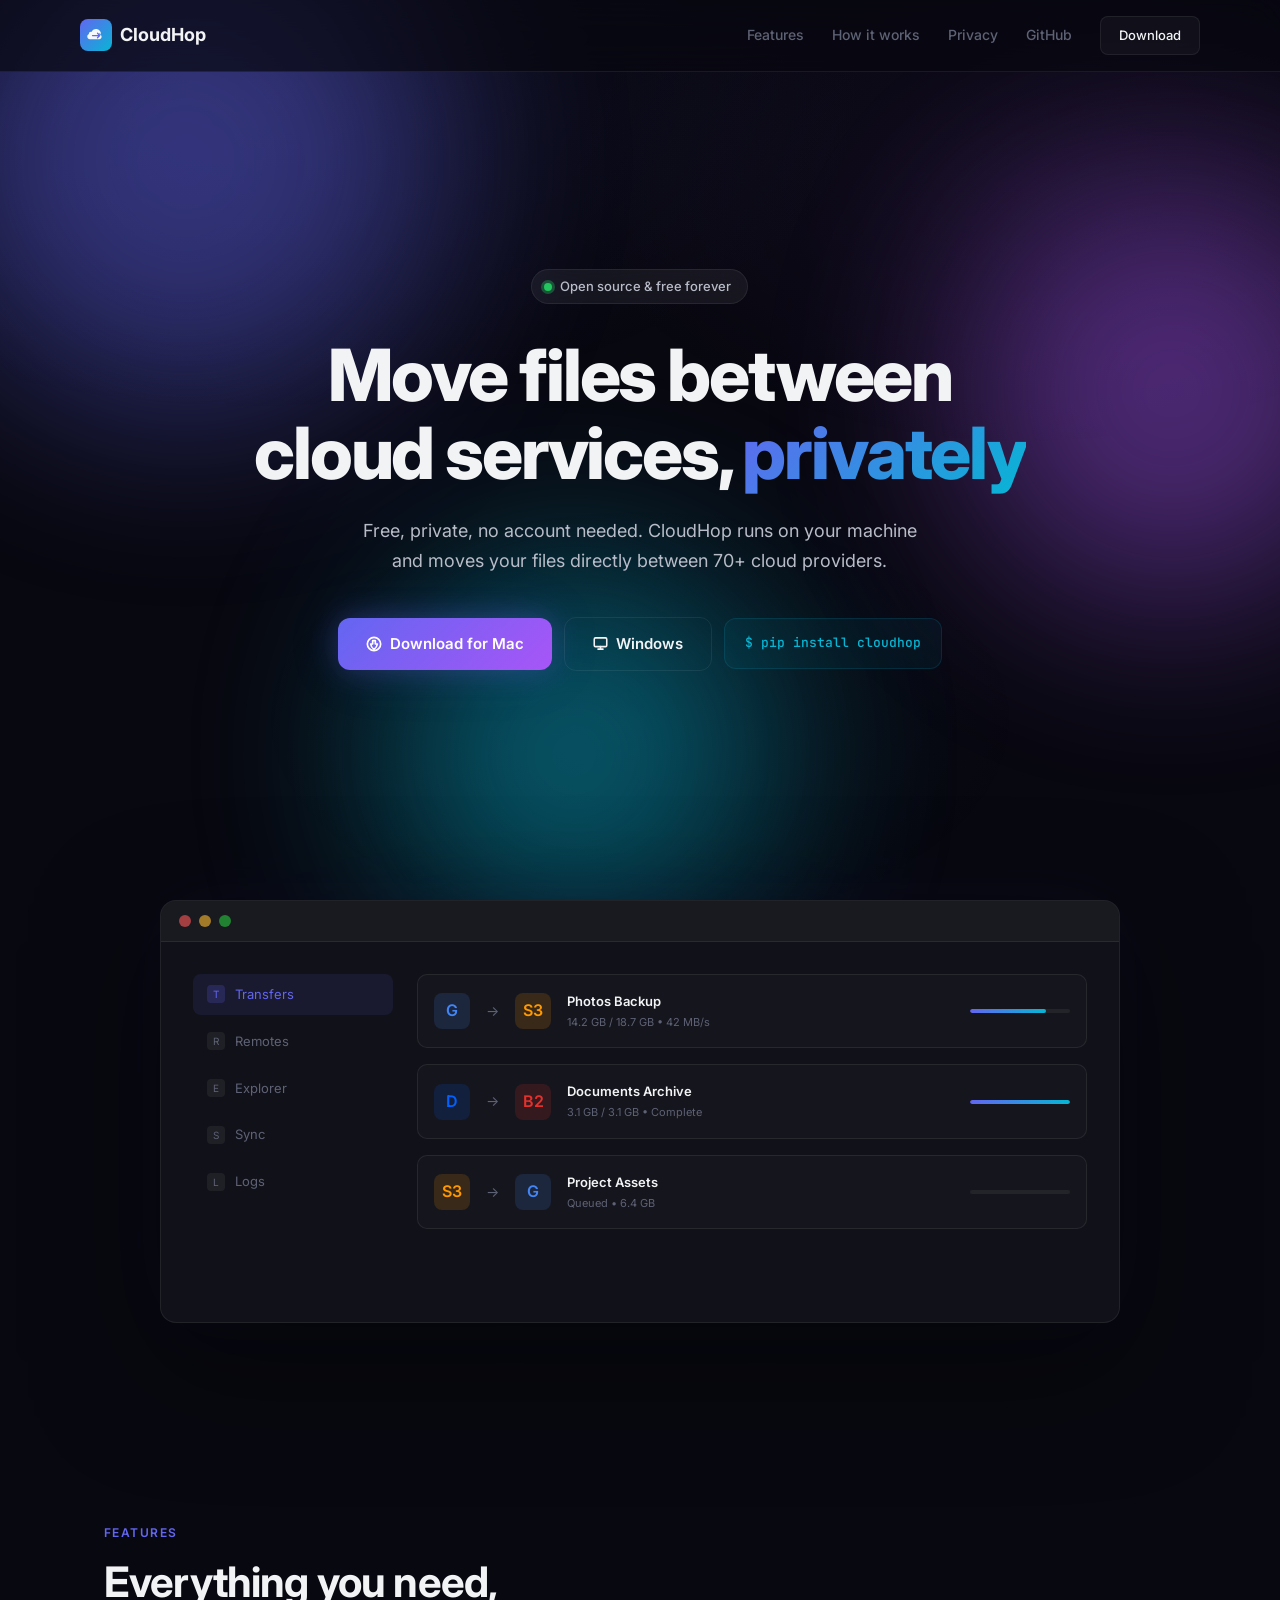
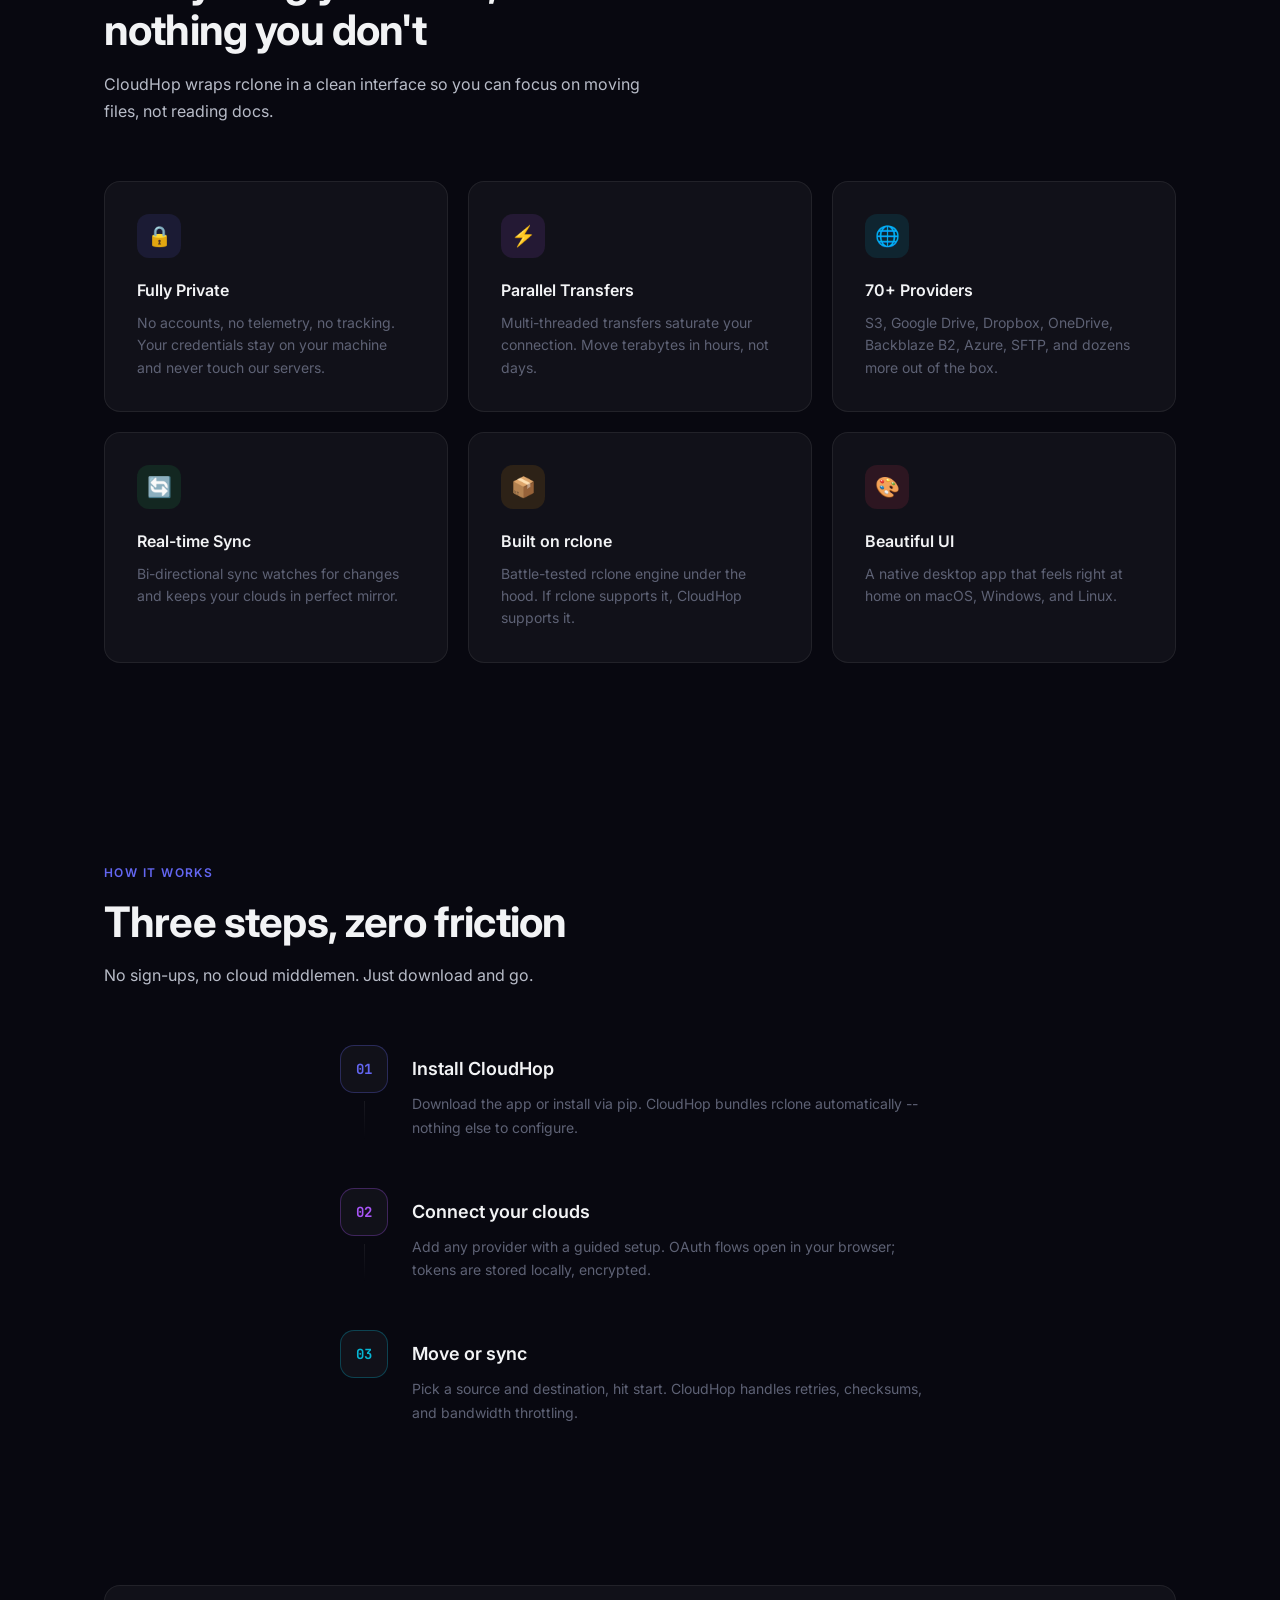
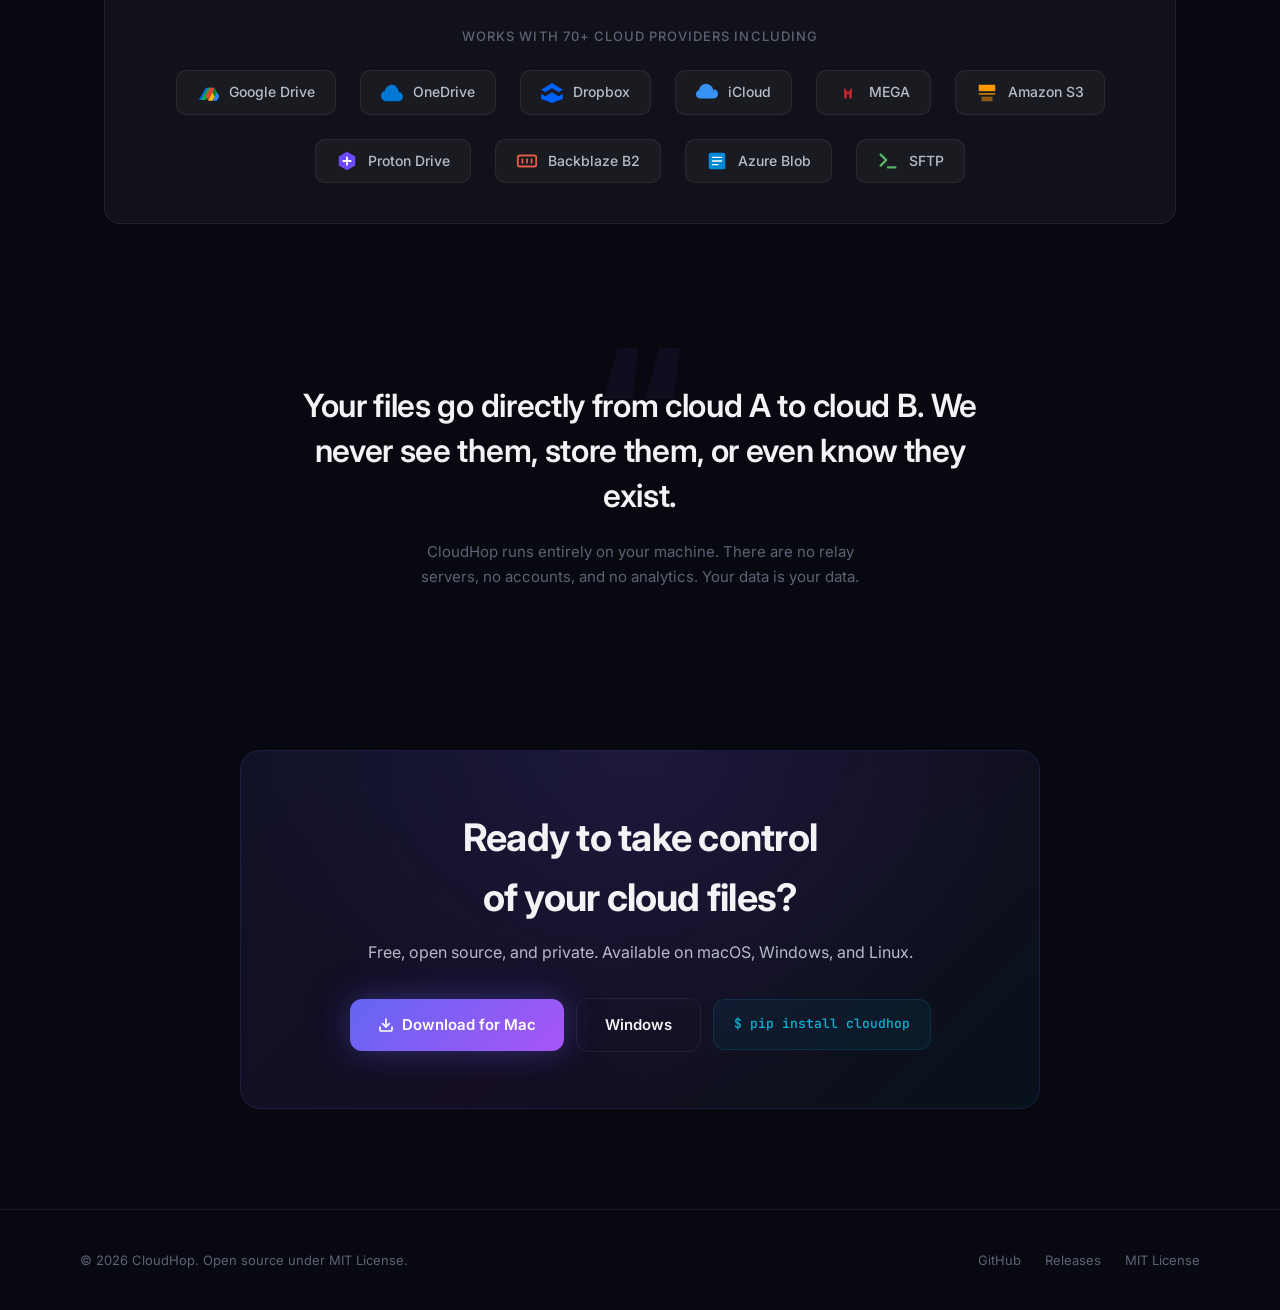
==== commit c067aa17: "Fix nav logo to match actual app icon (gradient rounded rect + white cloud + arrow)" ====
--- a/index.html
+++ b/index.html
@@ -69,11 +69,8 @@
   font-weight: 700; font-size: 18px; color: var(--text-bright);
   text-decoration: none; display: flex; align-items: center; gap: 8px;
 }
-nav .logo-icon {
-  width: 28px; height: 28px; border-radius: 8px;
-  background: linear-gradient(135deg, var(--indigo), var(--cyan));
-  display: flex; align-items: center; justify-content: center;
-  font-size: 14px;
+nav .logo svg {
+  flex-shrink: 0;
 }
 nav .nav-links { display: flex; align-items: center; gap: 28px; }
 nav .nav-links a {
@@ -700,7 +697,7 @@
 <nav>
   <div class="nav-inner">
     <a href="#" class="logo">
-      <svg width="28" height="28" viewBox="0 0 64 64" fill="none"><path d="M48 28c0-8.8-7.2-16-16-16-6.5 0-12.1 3.9-14.6 9.5C16.5 21.2 15.8 21 15 21c-3.3 0-6 2.7-6 6 0 .4 0 .8.1 1.1C5.5 29.5 3 33.2 3 37.5 3 43 7.5 47.5 13 47.5h35c4.4 0 8-3.6 8-8s-3.6-8-8-8c-.3 0-.7 0-1 .1.6-1.1 1-2.3 1-3.6z" fill="#6366f1"/><path d="M22 36h20M38 31l5 5-5 5" stroke="white" stroke-width="2.5" stroke-linecap="round" stroke-linejoin="round"/></svg>
+      <svg width="32" height="32" viewBox="0 0 64 64" fill="none"><rect width="64" height="64" rx="16" fill="url(#navGrad)"/><defs><linearGradient id="navGrad" x1="0" y1="0" x2="64" y2="64" gradientUnits="userSpaceOnUse"><stop stop-color="#6366f1"/><stop offset="1" stop-color="#06b6d4"/></linearGradient></defs><path d="M42 30c0-5.5-4.5-10-10-10-4 0-7.5 2.4-9 5.9-.5-.2-1-.3-1.5-.3-2 0-3.7 1.7-3.7 3.7 0 .2 0 .5.1.7-2 .8-3.4 2.7-3.4 5 0 3 2.4 5.5 5.4 5.5h18.4c2.7 0 4.9-2.2 4.9-4.9 0-2.7-2.2-4.9-4.9-4.9-.2 0-.4 0-.6.1.4-.7.6-1.4.6-2.2z" fill="white" opacity="0.95"/><path d="M25 33h14M35 28.5l4.5 4.5-4.5 4.5" stroke="#6366f1" stroke-width="2.5" stroke-linecap="round" stroke-linejoin="round"/></svg>
       CloudHop
     </a>
     <div class="nav-links">
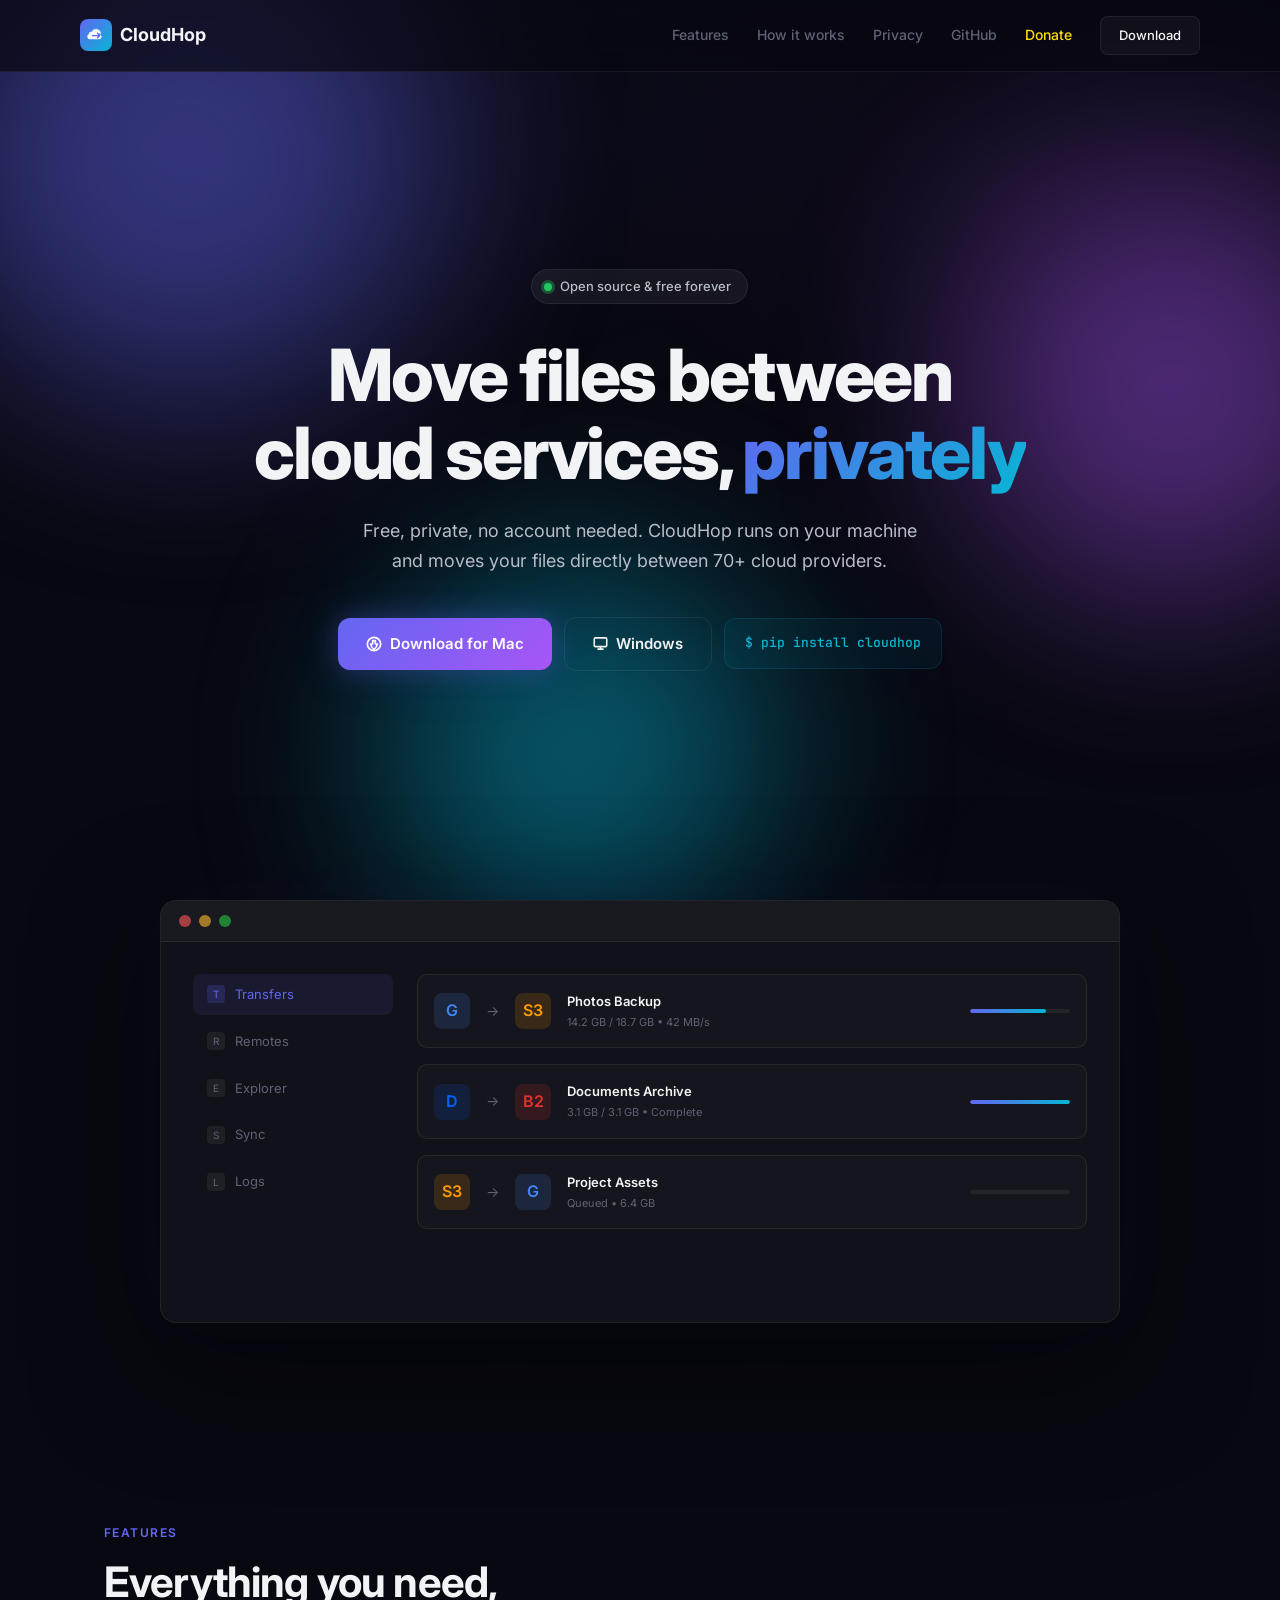
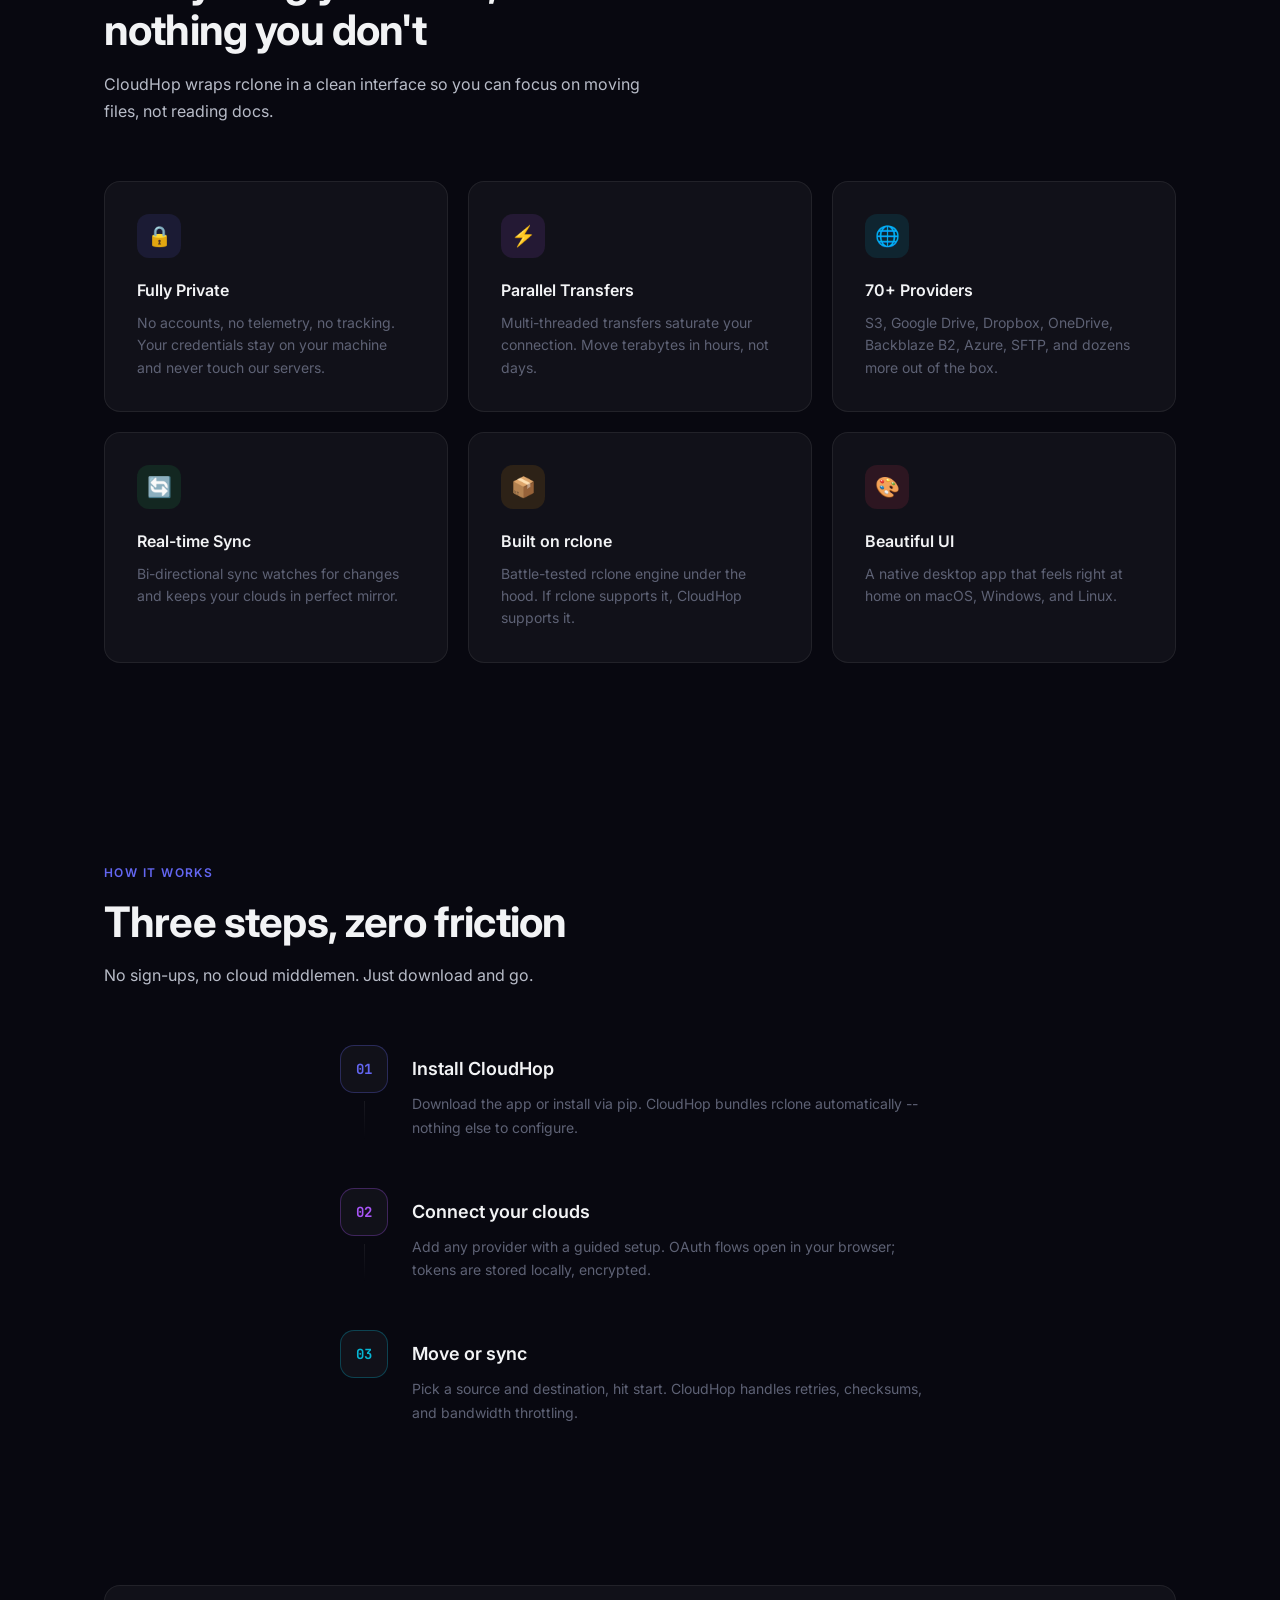
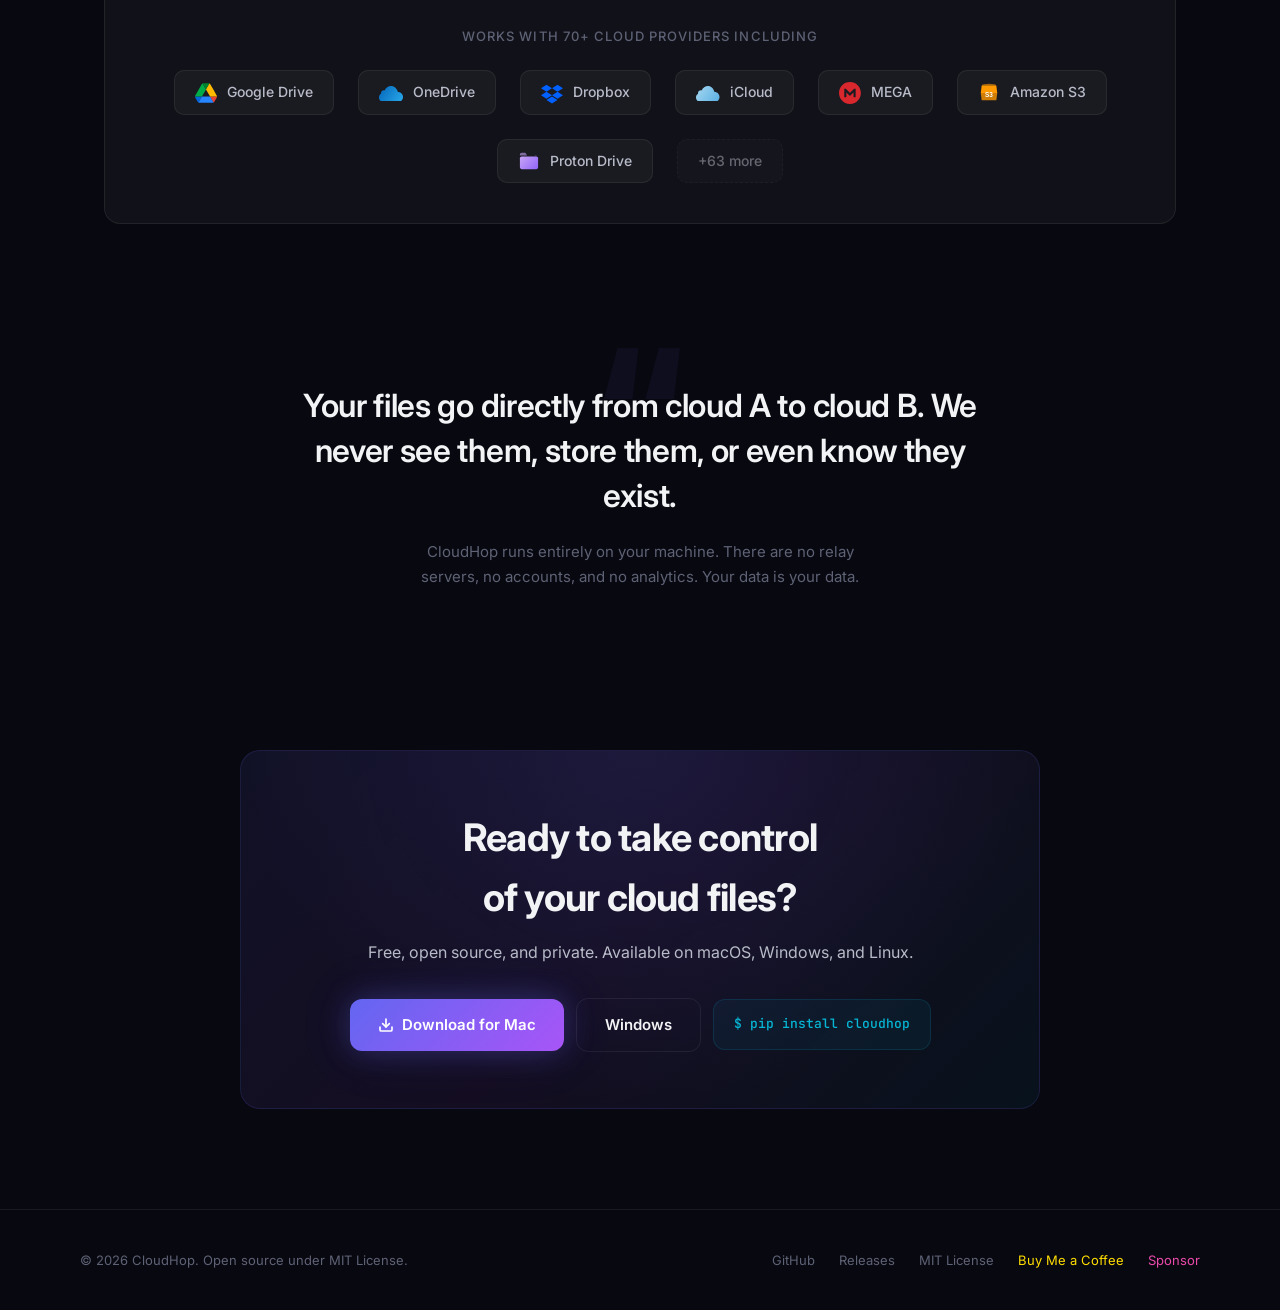
==== commit 09494431: "Add donate link to navbar" ====
--- a/index.html
+++ b/index.html
@@ -705,6 +705,7 @@
       <a href="#how-it-works">How it works</a>
       <a href="#privacy">Privacy</a>
       <a href="https://github.com/husamsoboh-cyber/cloudhop" target="_blank">GitHub</a>
+      <a href="https://buymeacoffee.com/husamsoboh" target="_blank" style="color:#ffdd00;">Donate</a>
       <a href="#download" class="nav-cta">Download</a>
     </div>
   </div>
@@ -909,46 +910,14 @@
     <div class="providers-inner">
       <p>Works with 70+ cloud providers including</p>
       <div class="provider-logos">
-        <span class="provider-logo">
-          <svg width="22" height="20" viewBox="0 0 87.3 78" xmlns="http://www.w3.org/2000/svg"><path d="M6.6 66.85L16.3 49.8l18-31.2h18L34.1 49.8l-9.7 17z" fill="#0066da"/><path d="M43.65 18.6L25.6 49.8l-9 17.05h18l9.05-17L61.7 18.6z" fill="#00ac47"/><path d="M52.3 18.6L34.3 49.8l9 17.05 18.05-31.2L70.3 18.6z" fill="#ea4335"/><path d="M70.3 18.6l-9 17.05 9.05 17h18L79.3 35.6z" fill="#00832d"/><path d="M79.3 35.6l-9 17.05L61.35 69.7h18l9-17z" fill="#2684fc"/><path d="M61.35 69.7H43.3l9.02-17.05L61.35 35.6l9 17.05z" fill="#ffba00"/></svg>
-          Google Drive
-        </span>
-        <span class="provider-logo">
-          <svg width="22" height="22" viewBox="0 0 24 24" xmlns="http://www.w3.org/2000/svg"><path d="M12.5 3C8.4 3 5.1 5.8 4.3 9.5 1.8 10.1 0 12.3 0 15c0 3.3 2.7 6 6 6h13c2.8 0 5-2.2 5-5 0-2.6-2-4.8-4.6-5C19 7 16 3 12.5 3z" fill="#0078d4"/></svg>
-          OneDrive
-        </span>
-        <span class="provider-logo">
-          <svg width="22" height="20" viewBox="0 0 528.4 490" xmlns="http://www.w3.org/2000/svg"><path d="M264.2 0L0 164.7l100.8 60.5 163.4-98.1 163.4 98.1 100.8-60.5z" fill="#0061fe"/><path d="M264.2 225.2L100.8 323.3 0 262.8V392l264.2 98 264.2-98V262.8l-100.8 60.5z" fill="#0061fe"/></svg>
-          Dropbox
-        </span>
-        <span class="provider-logo">
-          <svg width="22" height="22" viewBox="0 0 24 24" xmlns="http://www.w3.org/2000/svg"><path d="M19.5 12c0-6-4.3-10-8.5-10C7.3 2 4 5 3.2 9 1.3 9.5 0 11.2 0 13.3 0 15.9 2.1 18 4.7 18H19c2.8 0 5-2.2 5-5 0-2.5-1.9-4.6-4.3-5h-.2z" fill="#3693f5"/></svg>
-          iCloud
-        </span>
-        <span class="provider-logo">
-          <svg width="22" height="22" viewBox="0 0 24 24" xmlns="http://www.w3.org/2000/svg"><path d="M8 18V6l4 6 4-6v12h-2.5V12l-1.5 2.25L10.5 12V18z" fill="#d9272e"/></svg>
-          MEGA
-        </span>
-        <span class="provider-logo">
-          <svg width="22" height="22" viewBox="0 0 24 24" xmlns="http://www.w3.org/2000/svg"><path d="M21 3H3v7h18V3z" fill="#f90"/><path d="M21 12H3v2h18v-2z" fill="#f90" opacity=".7"/><path d="M18 16H6v5h12v-5z" fill="#f90" opacity=".5"/></svg>
-          Amazon S3
-        </span>
-        <span class="provider-logo">
-          <svg width="22" height="22" viewBox="0 0 24 24" xmlns="http://www.w3.org/2000/svg"><path d="M12 2L3 7v10l9 5 9-5V7l-9-5z" fill="#6d4aff"/><path d="M12 8v8M8 12h8" stroke="white" stroke-width="2" stroke-linecap="round"/></svg>
-          Proton Drive
-        </span>
-        <span class="provider-logo">
-          <svg width="22" height="22" viewBox="0 0 24 24" fill="none" xmlns="http://www.w3.org/2000/svg"><path d="M20 6H4a2 2 0 00-2 2v8a2 2 0 002 2h16a2 2 0 002-2V8a2 2 0 00-2-2z" stroke="#e25d44" stroke-width="2"/><path d="M7 10v4M12 10v4M17 10v4" stroke="#e25d44" stroke-width="2" stroke-linecap="round"/></svg>
-          Backblaze B2
-        </span>
-        <span class="provider-logo">
-          <svg width="22" height="22" viewBox="0 0 24 24" fill="none" xmlns="http://www.w3.org/2000/svg"><rect x="3" y="3" width="18" height="18" rx="2" fill="#0089d6"/><path d="M7 8h10M7 12h10M7 16h6" stroke="white" stroke-width="1.5" stroke-linecap="round"/></svg>
-          Azure Blob
-        </span>
-        <span class="provider-logo">
-          <svg width="22" height="22" viewBox="0 0 24 24" fill="none" xmlns="http://www.w3.org/2000/svg"><path d="M4 17l6-6-6-6" stroke="#56b366" stroke-width="2.5" stroke-linecap="round" stroke-linejoin="round"/><path d="M12 19h8" stroke="#56b366" stroke-width="2.5" stroke-linecap="round"/></svg>
-          SFTP
-        </span>
+        <span class="provider-logo"><svg width="22" height="20" viewBox="0 0 87.3 78" xmlns="http://www.w3.org/2000/svg"><path d="m6.6 66.85 3.85 6.65c.8 1.4 1.95 2.5 3.3 3.3l13.75-23.8h-27.5c0 1.55.4 3.1 1.2 4.5z" fill="#0066da"/><path d="m43.65 25-13.75-23.8c-1.35.8-2.5 1.9-3.3 3.3l-25.4 44c-.8 1.4-1.2 2.9-1.2 4.5h27.5z" fill="#00ac47"/><path d="m73.55 76.8c1.35-.8 2.5-1.9 3.3-3.3l1.6-2.75 7.65-13.25c.8-1.4 1.2-2.95 1.2-4.5h-27.5l5.85 11.5z" fill="#ea4335"/><path d="m43.65 25 13.75-23.8c-1.35-.8-2.9-1.2-4.5-1.2h-18.5c-1.6 0-3.15.45-4.5 1.2z" fill="#00832d"/><path d="m59.8 53h-32.3l-13.75 23.8c1.35.8 2.9 1.2 4.5 1.2h50.8c1.6 0 3.15-.45 4.5-1.2z" fill="#2684fc"/><path d="m73.4 26.5-12.7-22c-.8-1.4-1.95-2.5-3.3-3.3l-13.75 23.8 16.15 28h27.45c0-1.55-.4-3.1-1.2-4.5z" fill="#ffba00"/></svg> Google Drive</span>
+        <span class="provider-logo"><svg width="24" height="16" viewBox="0 0 24 16" xmlns="http://www.w3.org/2000/svg"><defs><linearGradient id="odg" x1="0" y1="0" x2="24" y2="16" gradientUnits="userSpaceOnUse"><stop stop-color="#0364b8"/><stop offset="1" stop-color="#28a8ea"/></linearGradient></defs><path d="M19.5 7c-.2 0-.4 0-.6.1C18.1 3.6 15.3 1 12 1 9.2 1 6.8 2.8 5.7 5.4 5.5 5.3 5.2 5.2 5 5.2 3.3 5.2 2 6.5 2 8.2c0 .2 0 .4.1.6C.8 9.4 0 10.8 0 12.5 0 15 2 17 4.5 17H19c2.8 0 5-2.2 5-5s-2.2-5-5-5z" fill="url(#odg)"/></svg> OneDrive</span>
+        <span class="provider-logo"><svg width="22" height="22" viewBox="0 0 16 16" xmlns="http://www.w3.org/2000/svg"><path d="M8.01 4.555 4.005 7.11 8.01 9.665 4.005 12.22 0 9.651l4.005-2.555L0 4.555 4.005 2zm-4.026 8.487 4.006-2.555 4.005 2.555-4.005 2.555zm4.026-3.39 4.005-2.556L8.01 4.555 11.995 2 16 4.555 11.995 7.11 16 9.665l-4.005 2.555z" fill="#0061fe"/></svg> Dropbox</span>
+        <span class="provider-logo"><svg width="24" height="16" viewBox="0 0 24 16" xmlns="http://www.w3.org/2000/svg"><defs><linearGradient id="icg" x1="0" y1="0" x2="24" y2="16" gradientUnits="userSpaceOnUse"><stop stop-color="#a8d8f0"/><stop offset="1" stop-color="#5ab0e4"/></linearGradient></defs><path d="M19 7c-.2 0-.3 0-.5.1C17.7 3.5 15 1 12 1 9.2 1 6.8 2.8 5.7 5.4 5.5 5.3 5.3 5.3 5 5.3 3.3 5.3 2 6.6 2 8.3c0 .2 0 .4.1.5C.8 9.5 0 10.9 0 12.5 0 14.9 2 17 4.5 17h14c2.8 0 5-2.2 5-5s-2.2-5-4.5-5z" fill="url(#icg)"/></svg> iCloud</span>
+        <span class="provider-logo"><svg width="22" height="22" viewBox="100 141 118 118" xmlns="http://www.w3.org/2000/svg"><path d="m158.711 141.289c-32.426 0-58.711 26.285-58.711 58.711s26.285 58.711 58.711 58.711 58.711-26.285 58.711-58.711-26.285-58.711-58.711-58.711zm30.476 79.473c0 1.007-.812 1.819-1.819 1.819h-7.668c-1.007 0-1.819-.812-1.819-1.819v-23.621c0-.195-.228-.293-.39-.163l-16.246 16.246c-1.397 1.397-3.704 1.397-5.101 0l-16.245-16.246c-.13-.13-.39-.032-.39.163v23.621c0 1.007-.812 1.819-1.82 1.819h-7.667c-1.008 0-1.82-.812-1.82-1.819v-41.524c0-1.007.812-1.819 1.82-1.819h5.263c.942 0 1.885.39 2.567 1.072l20.209 20.209c.358.358.91.358 1.267 0l20.21-20.209c.682-.682 1.592-1.072 2.566-1.072h5.264c1.007 0 1.819.812 1.819 1.819z" fill="#d9272e"/></svg> MEGA</span>
+        <span class="provider-logo"><svg width="22" height="22" viewBox="0 0 24 24" xmlns="http://www.w3.org/2000/svg"><path d="M20 4H4l-1 8h18l-1-8z" fill="#f90"/><path d="M3 12l1 8h16l1-8H3z" fill="#f90" opacity=".8"/><ellipse cx="12" cy="4" rx="8" ry="2" fill="#f90" opacity=".6"/><text x="12" y="16" font-family="Arial,sans-serif" font-size="7" font-weight="bold" fill="white" text-anchor="middle">S3</text></svg> Amazon S3</span>
+        <span class="provider-logo"><svg width="22" height="20" viewBox="0 0 24 22" xmlns="http://www.w3.org/2000/svg"><defs><linearGradient id="pdg" x1="0" y1="0" x2="24" y2="22" gradientUnits="userSpaceOnUse"><stop stop-color="#d4b4f7"/><stop offset="1" stop-color="#8b5cf6"/></linearGradient></defs><path d="M20 6H4C2.9 6 2 6.9 2 8v10c0 1.1.9 2 2 2h16c1.1 0 2-.9 2-2V8c0-1.1-.9-2-2-2z" fill="url(#pdg)"/><path d="M22 5H10L8 2H4c-1.1 0-2 .9-2 2v1h16c1.1 0 2 .9 2 2V5z" fill="url(#pdg)" opacity=".6"/></svg> Proton Drive</span>
+        <span class="provider-logo" style="opacity:0.5; border-style:dashed;">+63 more</span>
       </div>
     </div>
   </div>
@@ -991,6 +960,8 @@
       <a href="https://github.com/husamsoboh-cyber/cloudhop" target="_blank">GitHub</a>
       <a href="https://github.com/husamsoboh-cyber/cloudhop/releases" target="_blank">Releases</a>
       <a href="https://github.com/husamsoboh-cyber/cloudhop/blob/main/LICENSE" target="_blank">MIT License</a>
+      <a href="https://buymeacoffee.com/husamsoboh" target="_blank" style="color:#ffdd00;">Buy Me a Coffee</a>
+      <a href="https://github.com/sponsors/husamsoboh-cyber" target="_blank" style="color:#ea4aaa;">Sponsor</a>
     </div>
   </div>
 </footer>
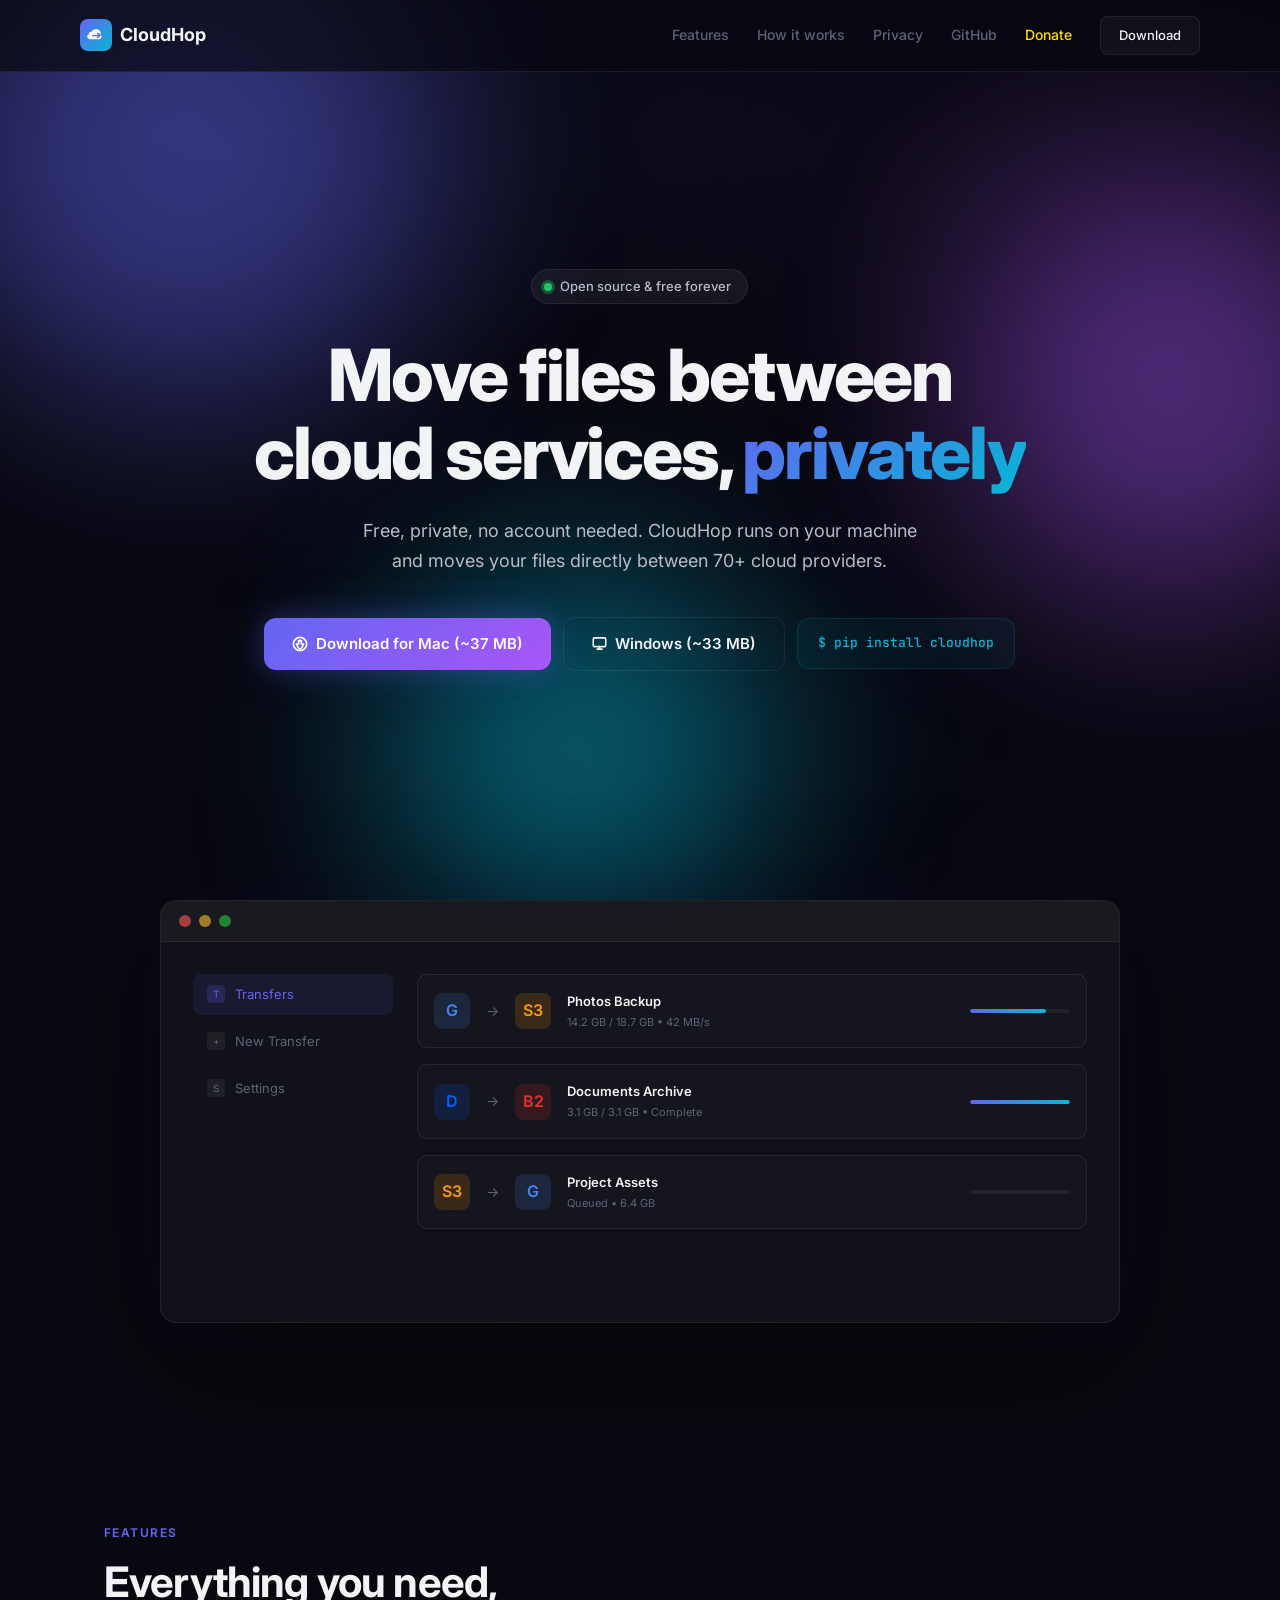
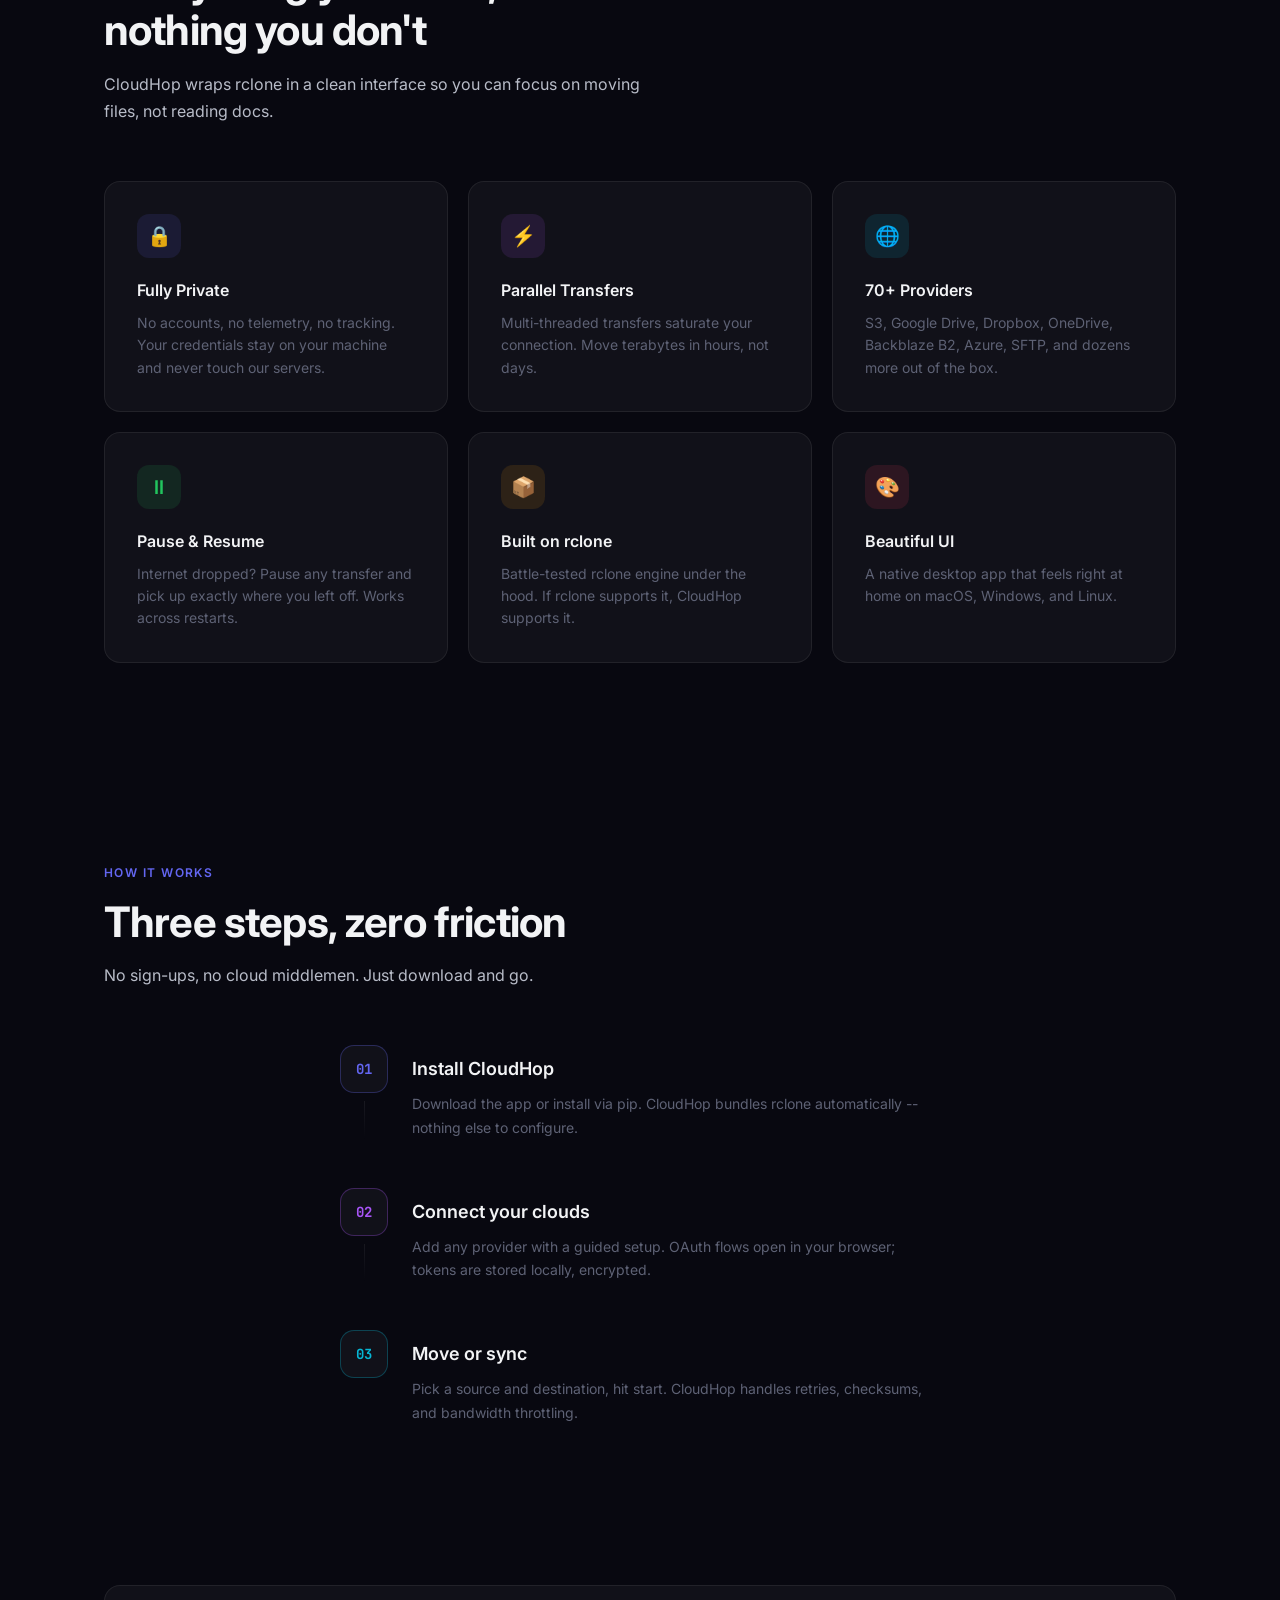
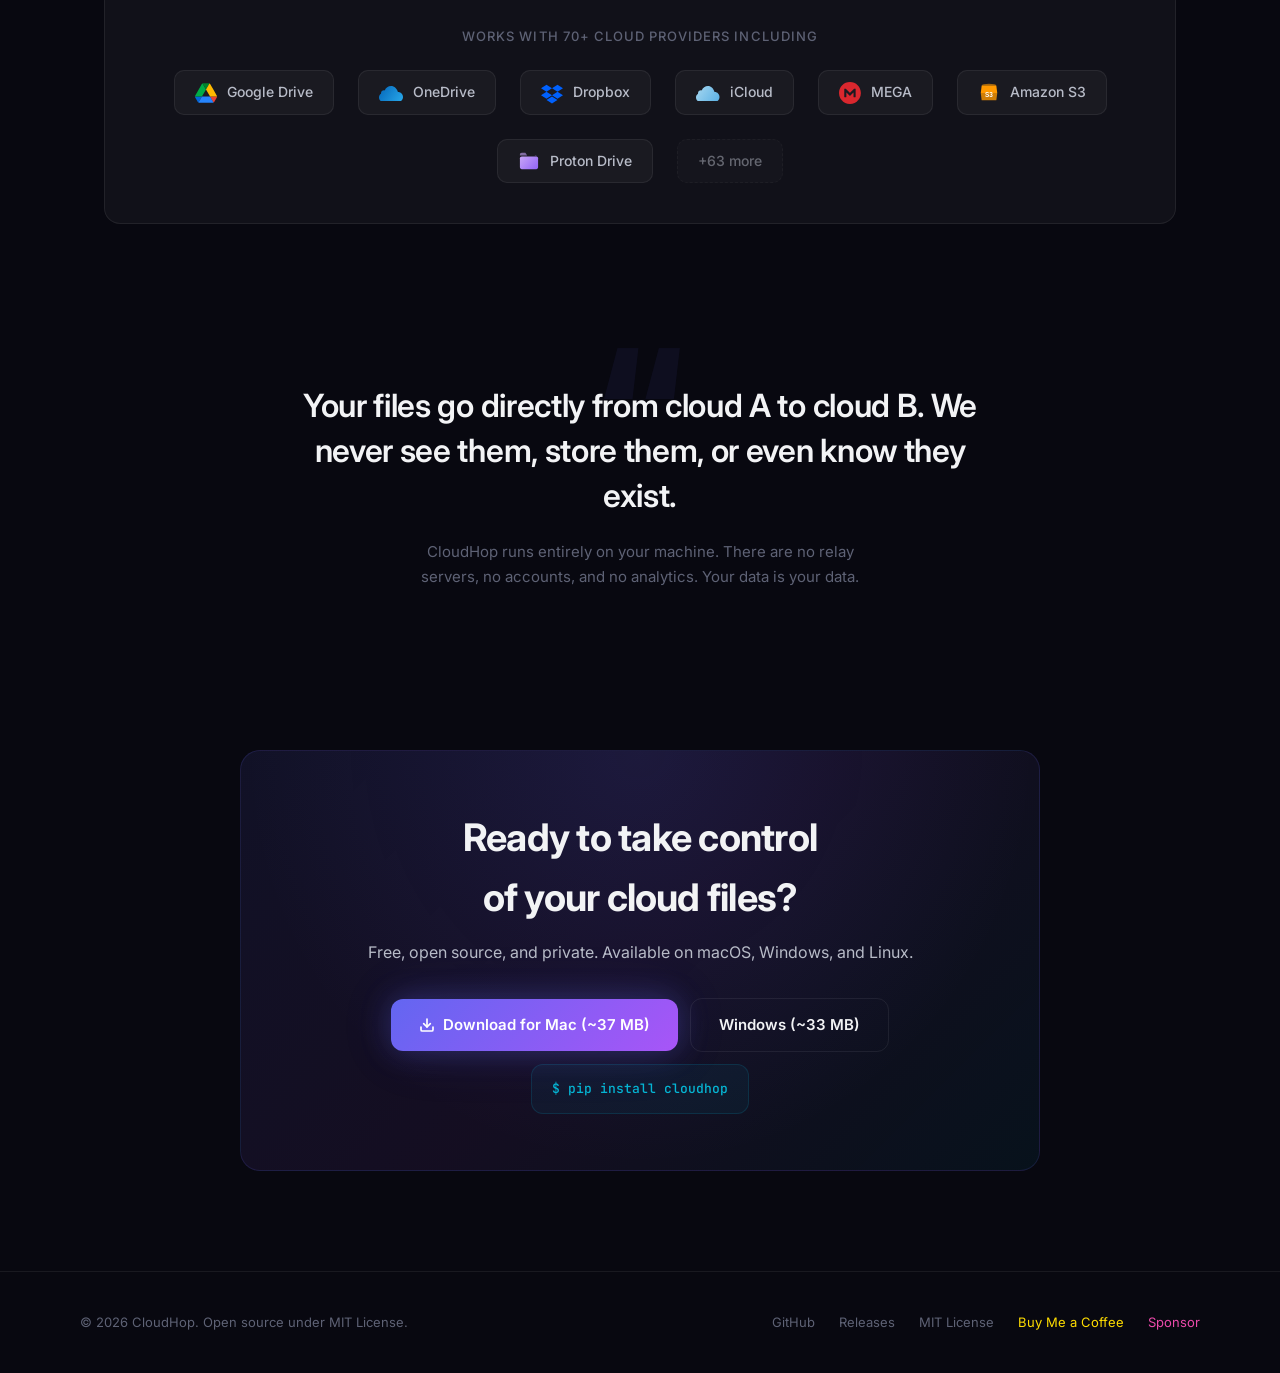
==== commit b869450f: "polish: favicon, hamburger menu, file sizes on download buttons" ====
--- a/index.html
+++ b/index.html
@@ -672,6 +672,16 @@
 }
 .footer-links a:hover { color: var(--text-bright); }
 
+/* ── Hamburger Menu ── */
+.nav-hamburger {
+  display: none;
+  background: none;
+  border: none;
+  color: var(--text-bright);
+  cursor: pointer;
+  padding: 4px;
+}
+
 /* ════════════════════════════════════════════
    Responsive
    ════════════════════════════════════════════ */
@@ -681,7 +691,21 @@
   .screen-body { padding: 20px; }
   .hero-buttons { flex-direction: column; align-items: center; }
   .footer-inner { flex-direction: column; gap: 16px; text-align: center; }
-  nav .nav-links a:not(.nav-cta) { display: none; }
+  .nav-hamburger { display: block; }
+  nav .nav-links { display: none; }
+  .nav-links.nav-open {
+    display: flex !important;
+    flex-direction: column;
+    position: absolute;
+    top: 100%;
+    left: 0;
+    right: 0;
+    background: rgba(8,8,16,0.95);
+    backdrop-filter: blur(20px);
+    padding: 16px 24px;
+    gap: 16px;
+    border-bottom: 1px solid var(--border);
+  }
 }
 @media (max-width: 480px) {
   .hero h1 { font-size: 32px; }
@@ -700,6 +724,9 @@
       <svg width="32" height="32" viewBox="0 0 64 64" fill="none"><rect width="64" height="64" rx="16" fill="url(#navGrad)"/><defs><linearGradient id="navGrad" x1="0" y1="0" x2="64" y2="64" gradientUnits="userSpaceOnUse"><stop stop-color="#6366f1"/><stop offset="1" stop-color="#06b6d4"/></linearGradient></defs><path d="M42 30c0-5.5-4.5-10-10-10-4 0-7.5 2.4-9 5.9-.5-.2-1-.3-1.5-.3-2 0-3.7 1.7-3.7 3.7 0 .2 0 .5.1.7-2 .8-3.4 2.7-3.4 5 0 3 2.4 5.5 5.4 5.5h18.4c2.7 0 4.9-2.2 4.9-4.9 0-2.7-2.2-4.9-4.9-4.9-.2 0-.4 0-.6.1.4-.7.6-1.4.6-2.2z" fill="white" opacity="0.95"/><path d="M25 33h14M35 28.5l4.5 4.5-4.5 4.5" stroke="#6366f1" stroke-width="2.5" stroke-linecap="round" stroke-linejoin="round"/></svg>
       CloudHop
     </a>
+    <button class="nav-hamburger" onclick="this.parentElement.querySelector('.nav-links').classList.toggle('nav-open')" aria-label="Menu">
+      <svg width="24" height="24" viewBox="0 0 24 24" fill="none" stroke="currentColor" stroke-width="2"><line x1="3" y1="6" x2="21" y2="6"/><line x1="3" y1="12" x2="21" y2="12"/><line x1="3" y1="18" x2="21" y2="18"/></svg>
+    </button>
     <div class="nav-links">
       <a href="#features">Features</a>
       <a href="#how-it-works">How it works</a>
@@ -732,13 +759,13 @@
     <p class="subtitle">Free, private, no account needed. CloudHop runs on your machine and moves your files directly between 70+ cloud providers.</p>
 
     <div class="hero-buttons">
-      <a href="https://github.com/husamsoboh-cyber/cloudhop/releases/download/v0.6.0/CloudHop-0.6.0-mac.dmg" class="btn-primary">
+      <a href="https://github.com/husamsoboh-cyber/cloudhop/releases/latest" class="btn-primary">
         <svg width="16" height="16" viewBox="0 0 24 24" fill="none" stroke="currentColor" stroke-width="2.5" stroke-linecap="round" stroke-linejoin="round"><path d="M12 2a10 10 0 1 0 0 20 10 10 0 0 0 0-20z"/><path d="M17.13 12c-.5 3.5-2 5.5-5.13 8-3.13-2.5-4.63-4.5-5.13-8h3.13V7h4v5h3.13z"/></svg>
-        Download for Mac
+        Download for Mac (~37 MB)
       </a>
-      <a href="https://github.com/husamsoboh-cyber/cloudhop/releases/download/v0.6.0/CloudHop-main-windows.zip" class="btn-ghost">
+      <a href="https://github.com/husamsoboh-cyber/cloudhop/releases/latest" class="btn-ghost">
         <svg width="15" height="15" viewBox="0 0 24 24" fill="none" stroke="currentColor" stroke-width="2.5" stroke-linecap="round" stroke-linejoin="round"><rect x="2" y="3" width="20" height="14" rx="2"/><path d="M8 21h8"/><path d="M12 17v4"/></svg>
-        Windows
+        Windows (~33 MB)
       </a>
       <a href="https://pypi.org/project/cloudhop/" class="btn-code" target="_blank">$ pip install cloudhop</a>
     </div>
@@ -761,20 +788,12 @@
             Transfers
           </div>
           <div class="screen-sidebar-item">
-            <div class="screen-sidebar-icon">R</div>
-            Remotes
-          </div>
-          <div class="screen-sidebar-item">
-            <div class="screen-sidebar-icon">E</div>
-            Explorer
+            <div class="screen-sidebar-icon">+</div>
+            New Transfer
           </div>
           <div class="screen-sidebar-item">
             <div class="screen-sidebar-icon">S</div>
-            Sync
-          </div>
-          <div class="screen-sidebar-item">
-            <div class="screen-sidebar-icon">L</div>
-            Logs
+            Settings
           </div>
         </div>
         <div class="screen-main">
@@ -846,9 +865,9 @@
         <p>S3, Google Drive, Dropbox, OneDrive, Backblaze B2, Azure, SFTP, and dozens more out of the box.</p>
       </div>
       <div class="feature-card">
-        <div class="feature-icon green">&#x1f504;</div>
-        <h3>Real-time Sync</h3>
-        <p>Bi-directional sync watches for changes and keeps your clouds in perfect mirror.</p>
+        <div class="feature-icon green">&#x23f8;</div>
+        <h3>Pause &amp; Resume</h3>
+        <p>Internet dropped? Pause any transfer and pick up exactly where you left off. Works across restarts.</p>
       </div>
       <div class="feature-card">
         <div class="feature-icon amber">&#x1f4e6;</div>
@@ -941,11 +960,11 @@
       <h2>Ready to take control<br>of your cloud files?</h2>
       <p>Free, open source, and private. Available on macOS, Windows, and Linux.</p>
       <div class="download-buttons">
-        <a href="https://github.com/husamsoboh-cyber/cloudhop/releases/download/v0.6.0/CloudHop-0.6.0-mac.dmg" class="btn-primary">
+        <a href="https://github.com/husamsoboh-cyber/cloudhop/releases/latest" class="btn-primary">
           <svg width="16" height="16" viewBox="0 0 24 24" fill="none" stroke="currentColor" stroke-width="2.5" stroke-linecap="round" stroke-linejoin="round"><path d="M21 15v4a2 2 0 0 1-2 2H5a2 2 0 0 1-2-2v-4"/><polyline points="7 10 12 15 17 10"/><line x1="12" y1="15" x2="12" y2="3"/></svg>
-          Download for Mac
+          Download for Mac (~37 MB)
         </a>
-        <a href="https://github.com/husamsoboh-cyber/cloudhop/releases/download/v0.6.0/CloudHop-main-windows.zip" class="btn-ghost">Windows</a>
+        <a href="https://github.com/husamsoboh-cyber/cloudhop/releases/latest" class="btn-ghost">Windows (~33 MB)</a>
         <a href="https://pypi.org/project/cloudhop/" class="btn-code" target="_blank">$ pip install cloudhop</a>
       </div>
     </div>
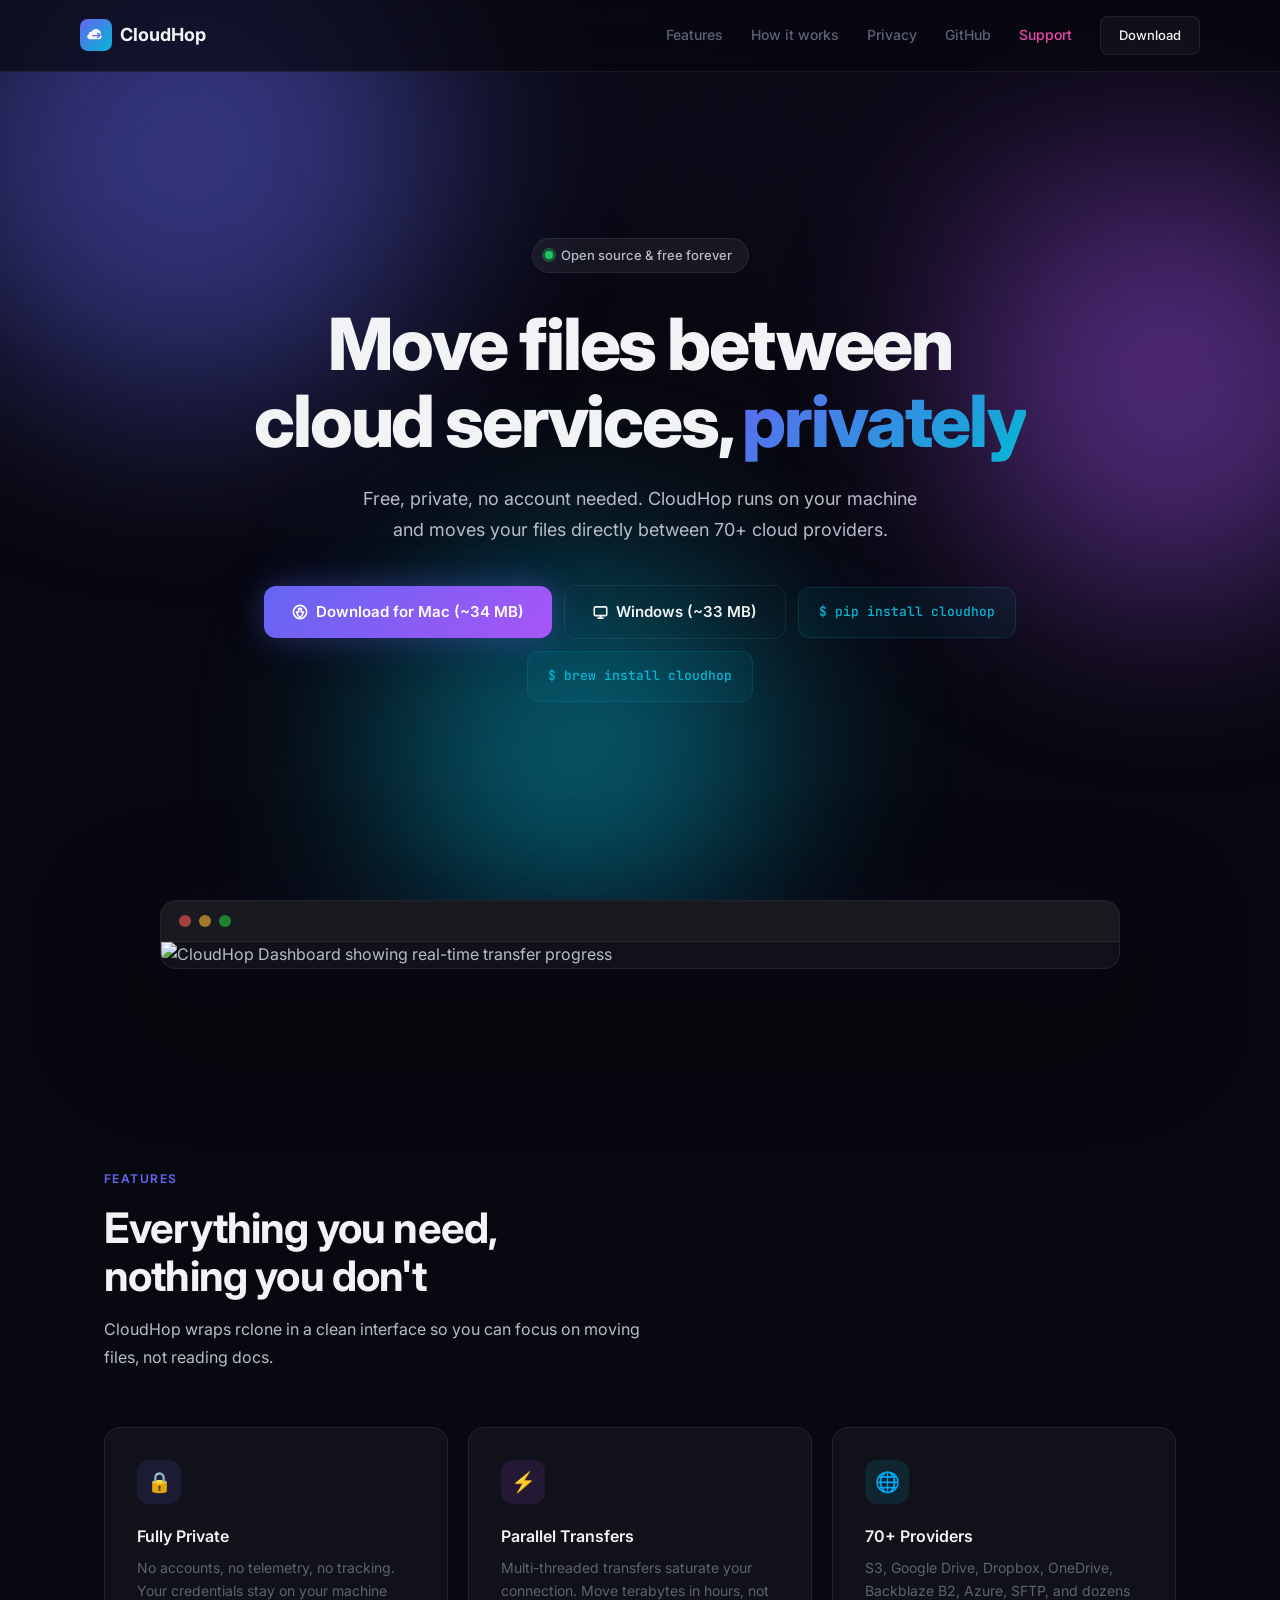
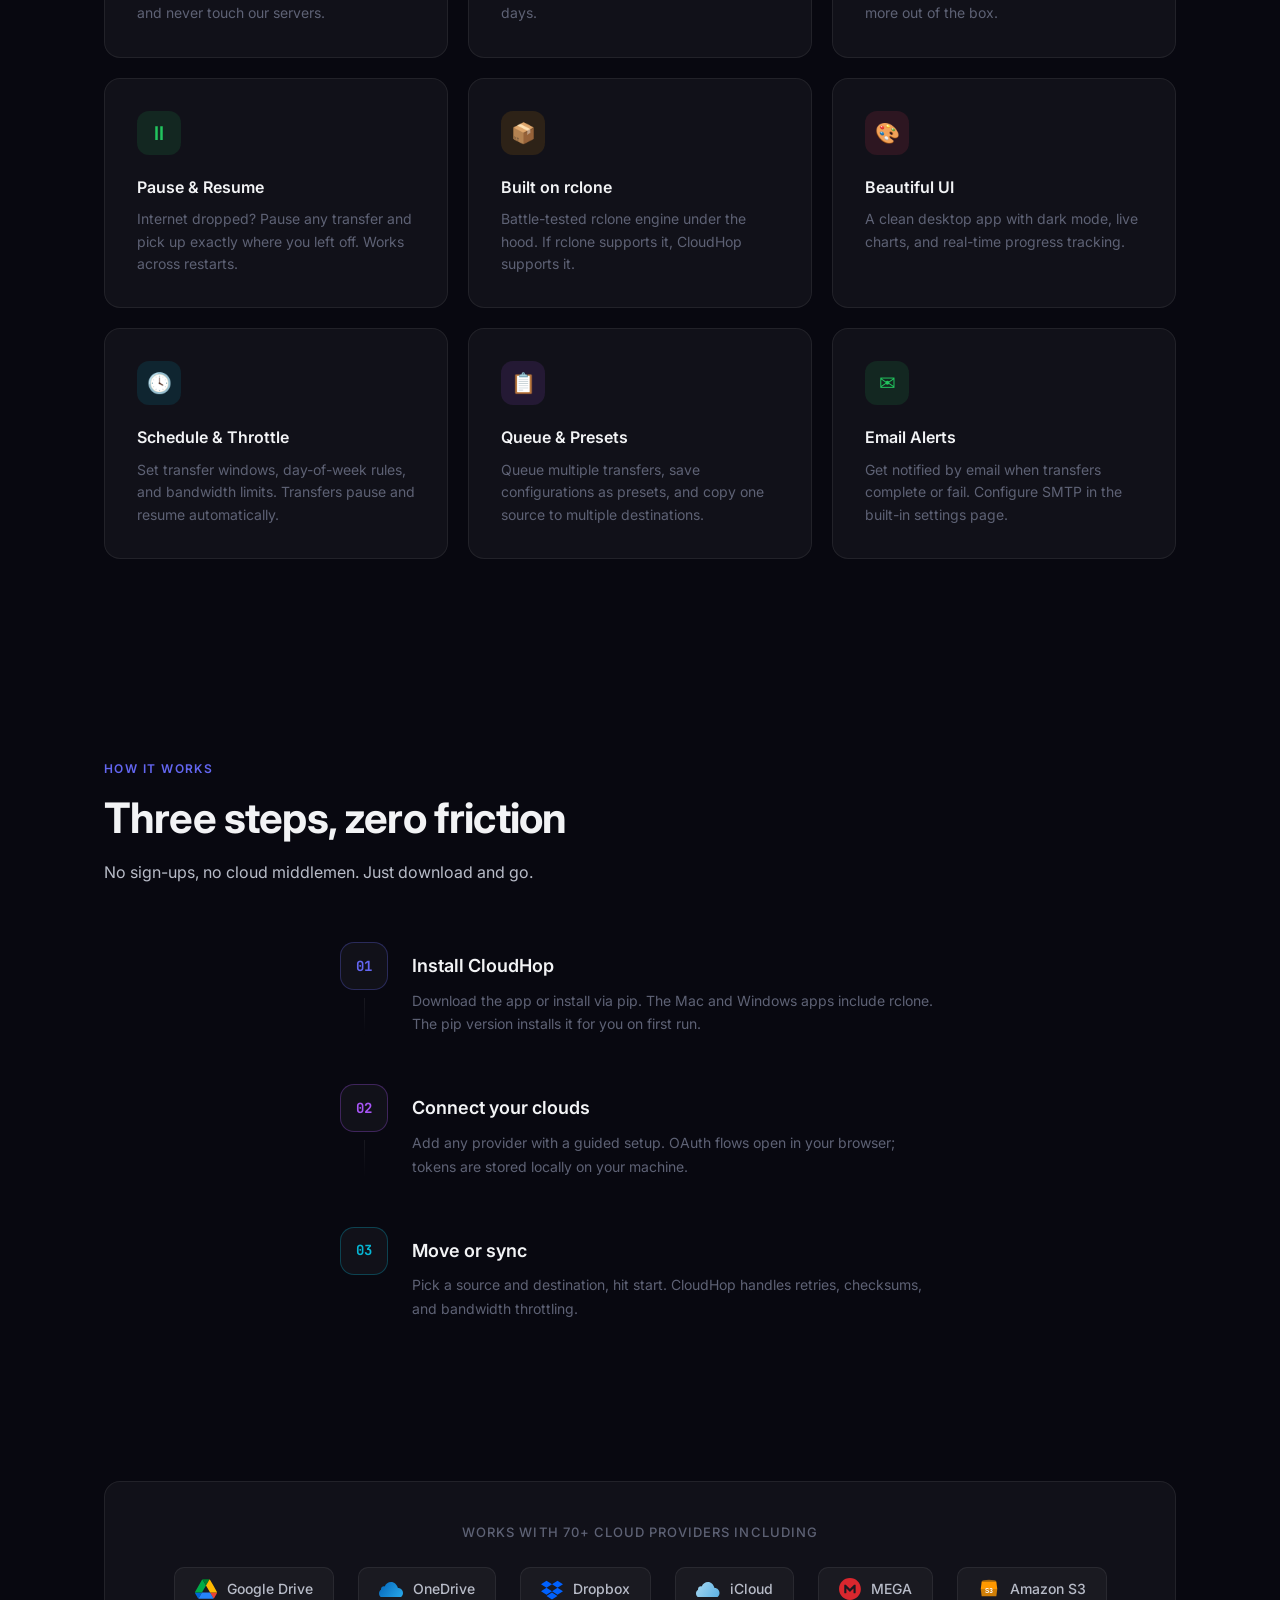
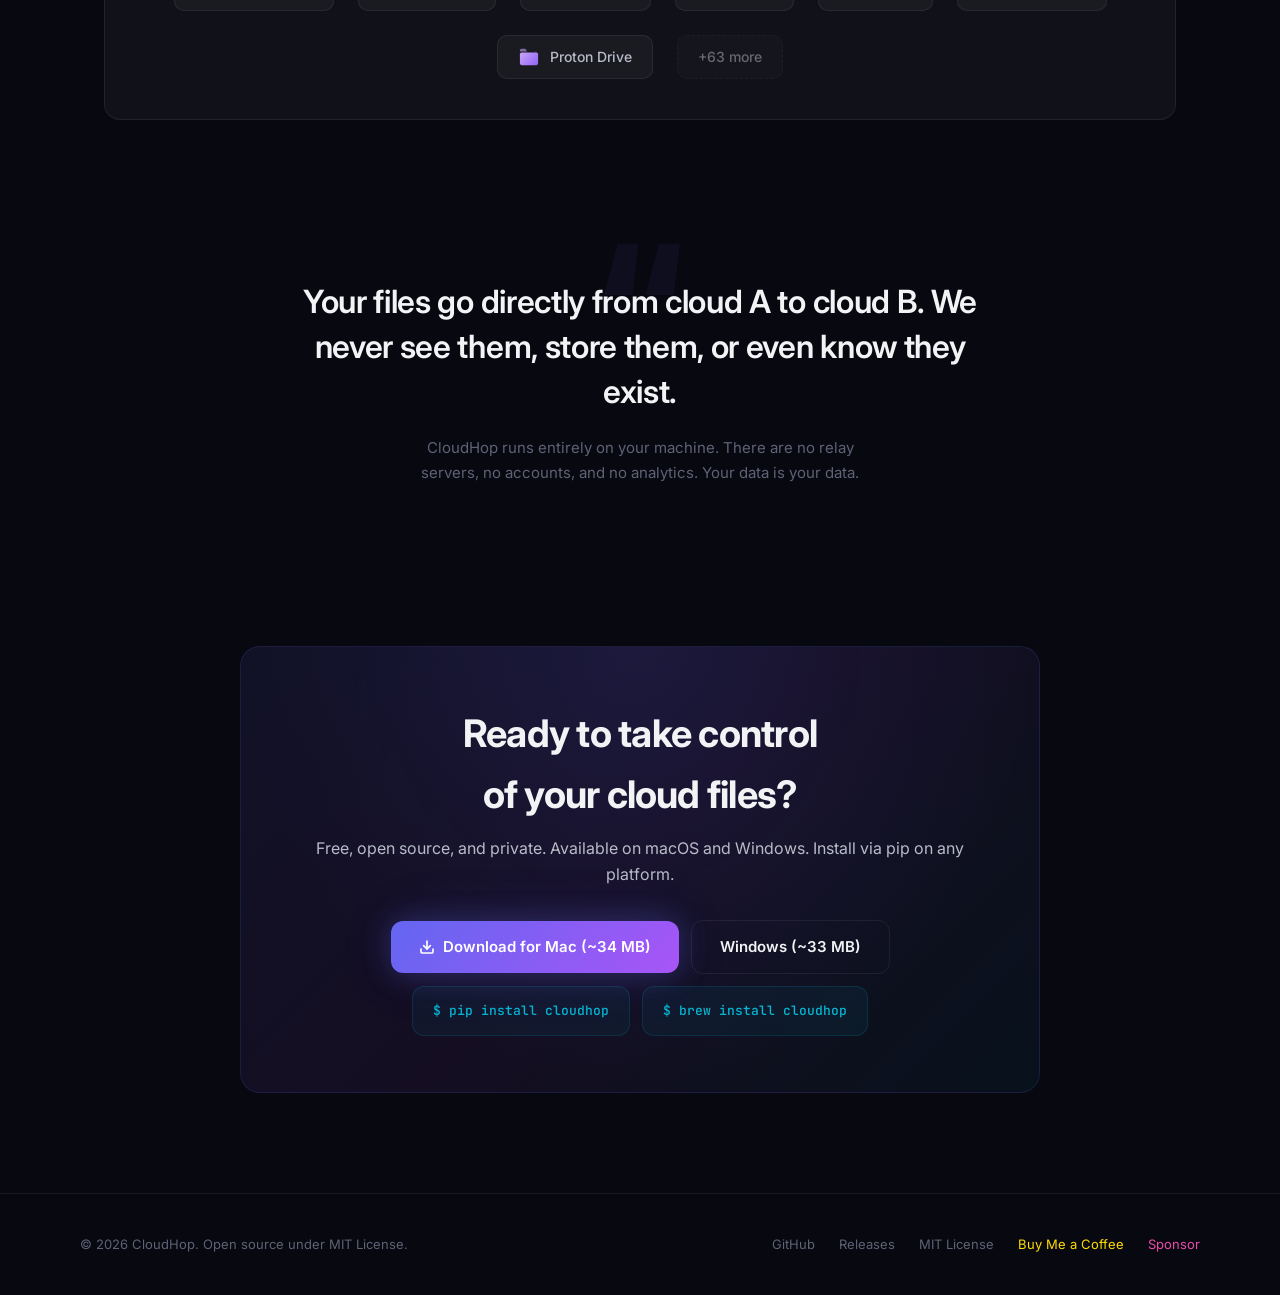
==== commit f89b1087: "fix: landing page accuracy and completeness - Remove false 'encrypted' claim about token storage - R" ====
--- a/index.html
+++ b/index.html
@@ -4,6 +4,16 @@
 <meta charset="UTF-8">
 <meta name="viewport" content="width=device-width, initial-scale=1.0">
 <title>CloudHop - Move files between cloud services, privately</title>
+<meta name="description" content="CloudHop - Free, open source tool to move files between cloud services. Runs on your machine. Works with Google Drive, OneDrive, Dropbox, iCloud and 70+ more.">
+<meta property="og:title" content="CloudHop - Move files between cloud services">
+<meta property="og:description" content="Free, open source, runs on your machine. No accounts, no middleman. Works with Google Drive, OneDrive, Dropbox, iCloud and 70+ more.">
+<meta property="og:type" content="website">
+<meta property="og:url" content="https://husamsoboh-cyber.github.io/cloudhop/">
+<meta property="og:image" content="https://raw.githubusercontent.com/husamsoboh-cyber/cloudhop/main/screenshots/dashboard.png">
+<meta name="twitter:card" content="summary_large_image">
+<meta name="twitter:title" content="CloudHop - Move files between cloud services">
+<meta name="twitter:description" content="Free, open source cloud file transfer. Runs on your machine, never touches our servers.">
+<meta name="twitter:image" content="https://raw.githubusercontent.com/husamsoboh-cyber/cloudhop/main/screenshots/dashboard.png">
 <link rel="preconnect" href="https://fonts.googleapis.com">
 <link rel="preconnect" href="https://fonts.gstatic.com" crossorigin>
 <link href="https://fonts.googleapis.com/css2?family=Inter:wght@400;500;600;700;800&family=JetBrains+Mono:wght@400;500&display=swap" rel="stylesheet">
@@ -291,84 +301,6 @@
 .screen-dot:first-child { background: rgba(255,87,87,0.6); }
 .screen-dot:nth-child(2) { background: rgba(255,189,46,0.6); }
 .screen-dot:nth-child(3) { background: rgba(39,201,63,0.6); }
-.screen-body {
-  padding: 32px;
-  min-height: 380px;
-  display: flex;
-  gap: 24px;
-}
-.screen-sidebar {
-  width: 200px;
-  flex-shrink: 0;
-  display: flex;
-  flex-direction: column;
-  gap: 6px;
-}
-.screen-sidebar-item {
-  padding: 10px 14px;
-  border-radius: 8px;
-  font-size: 13px;
-  color: var(--text-dim);
-  display: flex; align-items: center; gap: 10px;
-}
-.screen-sidebar-item.active {
-  background: rgba(99,102,241,0.1);
-  color: var(--indigo);
-}
-.screen-sidebar-icon {
-  width: 18px; height: 18px;
-  border-radius: 4px;
-  background: rgba(255,255,255,0.06);
-  display: flex; align-items: center; justify-content: center;
-  font-size: 10px;
-}
-.screen-sidebar-item.active .screen-sidebar-icon {
-  background: rgba(99,102,241,0.2);
-}
-.screen-main {
-  flex: 1;
-  display: flex;
-  flex-direction: column;
-  gap: 16px;
-}
-.screen-transfer {
-  display: flex;
-  align-items: center;
-  gap: 16px;
-  padding: 16px;
-  border-radius: 10px;
-  background: rgba(255,255,255,0.02);
-  border: 1px solid var(--border);
-}
-.screen-cloud-icon {
-  width: 36px; height: 36px;
-  border-radius: 8px;
-  display: flex; align-items: center; justify-content: center;
-  font-size: 16px; font-weight: 600;
-  flex-shrink: 0;
-}
-.screen-cloud-icon.gdrive { background: rgba(66,133,244,0.15); color: #4285f4; }
-.screen-cloud-icon.s3 { background: rgba(255,153,0,0.15); color: #ff9900; }
-.screen-cloud-icon.drop { background: rgba(0,97,255,0.15); color: #0061ff; }
-.screen-cloud-icon.b2 { background: rgba(227,50,45,0.15); color: #e3322d; }
-.screen-transfer-arrow {
-  color: var(--text-dim); font-size: 14px; flex-shrink: 0;
-}
-.screen-transfer-info { flex: 1; }
-.screen-transfer-name { font-size: 13px; font-weight: 600; color: var(--text-bright); }
-.screen-transfer-meta { font-size: 11px; color: var(--text-dim); margin-top: 2px; }
-.screen-transfer-progress {
-  width: 100px; height: 4px;
-  border-radius: 2px;
-  background: rgba(255,255,255,0.06);
-  overflow: hidden;
-  flex-shrink: 0;
-}
-.screen-transfer-progress-bar {
-  height: 100%;
-  border-radius: 2px;
-  background: linear-gradient(90deg, var(--indigo), var(--cyan));
-}
 
 /* ════════════════════════════════════════════
    Features Section
@@ -687,8 +619,6 @@
    ════════════════════════════════════════════ */
 @media (max-width: 768px) {
   .features-grid { grid-template-columns: 1fr; }
-  .screen-sidebar { display: none; }
-  .screen-body { padding: 20px; }
   .hero-buttons { flex-direction: column; align-items: center; }
   .footer-inner { flex-direction: column; gap: 16px; text-align: center; }
   .nav-hamburger { display: block; }
@@ -732,7 +662,7 @@
       <a href="#how-it-works">How it works</a>
       <a href="#privacy">Privacy</a>
       <a href="https://github.com/husamsoboh-cyber/cloudhop" target="_blank">GitHub</a>
-      <a href="https://buymeacoffee.com/husamsoboh" target="_blank" style="color:#ffdd00;">Donate</a>
+      <a href="https://github.com/sponsors/husamsoboh-cyber" target="_blank" style="color:#ea4aaa;">Support</a>
       <a href="#download" class="nav-cta">Download</a>
     </div>
   </div>
@@ -761,13 +691,14 @@
     <div class="hero-buttons">
       <a href="https://github.com/husamsoboh-cyber/cloudhop/releases/latest" class="btn-primary">
         <svg width="16" height="16" viewBox="0 0 24 24" fill="none" stroke="currentColor" stroke-width="2.5" stroke-linecap="round" stroke-linejoin="round"><path d="M12 2a10 10 0 1 0 0 20 10 10 0 0 0 0-20z"/><path d="M17.13 12c-.5 3.5-2 5.5-5.13 8-3.13-2.5-4.63-4.5-5.13-8h3.13V7h4v5h3.13z"/></svg>
-        Download for Mac (~37 MB)
+        Download for Mac (~34 MB)
       </a>
       <a href="https://github.com/husamsoboh-cyber/cloudhop/releases/latest" class="btn-ghost">
         <svg width="15" height="15" viewBox="0 0 24 24" fill="none" stroke="currentColor" stroke-width="2.5" stroke-linecap="round" stroke-linejoin="round"><rect x="2" y="3" width="20" height="14" rx="2"/><path d="M8 21h8"/><path d="M12 17v4"/></svg>
         Windows (~33 MB)
       </a>
       <a href="https://pypi.org/project/cloudhop/" class="btn-code" target="_blank">$ pip install cloudhop</a>
+      <a href="https://github.com/husamsoboh-cyber/cloudhop#download--install" class="btn-code" target="_blank">$ brew install cloudhop</a>
     </div>
   </div>
 </section>
@@ -775,69 +706,15 @@
 <!-- ── Floating Screenshot ── -->
 <section class="screenshot-section">
   <div class="container">
-    <div class="floating-screen">
+    <div class="floating-screen" style="padding:0;min-height:0;">
       <div class="screen-bar">
         <div class="screen-dot"></div>
         <div class="screen-dot"></div>
         <div class="screen-dot"></div>
       </div>
-      <div class="screen-body">
-        <div class="screen-sidebar">
-          <div class="screen-sidebar-item active">
-            <div class="screen-sidebar-icon">T</div>
-            Transfers
-          </div>
-          <div class="screen-sidebar-item">
-            <div class="screen-sidebar-icon">+</div>
-            New Transfer
-          </div>
-          <div class="screen-sidebar-item">
-            <div class="screen-sidebar-icon">S</div>
-            Settings
-          </div>
-        </div>
-        <div class="screen-main">
-          <!-- Transfer 1 -->
-          <div class="screen-transfer">
-            <div class="screen-cloud-icon gdrive">G</div>
-            <div class="screen-transfer-arrow">&rarr;</div>
-            <div class="screen-cloud-icon s3">S3</div>
-            <div class="screen-transfer-info">
-              <div class="screen-transfer-name">Photos Backup</div>
-              <div class="screen-transfer-meta">14.2 GB / 18.7 GB &bull; 42 MB/s</div>
-            </div>
-            <div class="screen-transfer-progress">
-              <div class="screen-transfer-progress-bar" style="width:76%"></div>
-            </div>
-          </div>
-          <!-- Transfer 2 -->
-          <div class="screen-transfer">
-            <div class="screen-cloud-icon drop">D</div>
-            <div class="screen-transfer-arrow">&rarr;</div>
-            <div class="screen-cloud-icon b2">B2</div>
-            <div class="screen-transfer-info">
-              <div class="screen-transfer-name">Documents Archive</div>
-              <div class="screen-transfer-meta">3.1 GB / 3.1 GB &bull; Complete</div>
-            </div>
-            <div class="screen-transfer-progress">
-              <div class="screen-transfer-progress-bar" style="width:100%"></div>
-            </div>
-          </div>
-          <!-- Transfer 3 -->
-          <div class="screen-transfer">
-            <div class="screen-cloud-icon s3">S3</div>
-            <div class="screen-transfer-arrow">&rarr;</div>
-            <div class="screen-cloud-icon gdrive">G</div>
-            <div class="screen-transfer-info">
-              <div class="screen-transfer-name">Project Assets</div>
-              <div class="screen-transfer-meta">Queued &bull; 6.4 GB</div>
-            </div>
-            <div class="screen-transfer-progress">
-              <div class="screen-transfer-progress-bar" style="width:0%"></div>
-            </div>
-          </div>
-        </div>
-      </div>
+      <img src="https://raw.githubusercontent.com/husamsoboh-cyber/cloudhop/main/screenshots/dashboard.png"
+           alt="CloudHop Dashboard showing real-time transfer progress"
+           style="width:100%;display:block;border-radius:0 0 15px 15px;">
     </div>
   </div>
 </section>
@@ -877,7 +754,22 @@
       <div class="feature-card">
         <div class="feature-icon rose">&#x1f3a8;</div>
         <h3>Beautiful UI</h3>
-        <p>A native desktop app that feels right at home on macOS, Windows, and Linux.</p>
+        <p>A clean desktop app with dark mode, live charts, and real-time progress tracking.</p>
+      </div>
+      <div class="feature-card">
+        <div class="feature-icon cyan">&#x1f553;</div>
+        <h3>Schedule & Throttle</h3>
+        <p>Set transfer windows, day-of-week rules, and bandwidth limits. Transfers pause and resume automatically.</p>
+      </div>
+      <div class="feature-card">
+        <div class="feature-icon purple">&#x1f4cb;</div>
+        <h3>Queue & Presets</h3>
+        <p>Queue multiple transfers, save configurations as presets, and copy one source to multiple destinations.</p>
+      </div>
+      <div class="feature-card">
+        <div class="feature-icon green">&#x2709;</div>
+        <h3>Email Alerts</h3>
+        <p>Get notified by email when transfers complete or fail. Configure SMTP in the built-in settings page.</p>
       </div>
     </div>
   </div>
@@ -897,7 +789,7 @@
         </div>
         <div class="timeline-content">
           <h3>Install CloudHop</h3>
-          <p>Download the app or install via pip. CloudHop bundles rclone automatically -- nothing else to configure.</p>
+          <p>Download the app or install via pip. The Mac and Windows apps include rclone. The pip version installs it for you on first run.</p>
         </div>
       </div>
       <div class="timeline-step">
@@ -907,7 +799,7 @@
         </div>
         <div class="timeline-content">
           <h3>Connect your clouds</h3>
-          <p>Add any provider with a guided setup. OAuth flows open in your browser; tokens are stored locally, encrypted.</p>
+          <p>Add any provider with a guided setup. OAuth flows open in your browser; tokens are stored locally on your machine.</p>
         </div>
       </div>
       <div class="timeline-step">
@@ -958,14 +850,15 @@
   <div class="container">
     <div class="download-card">
       <h2>Ready to take control<br>of your cloud files?</h2>
-      <p>Free, open source, and private. Available on macOS, Windows, and Linux.</p>
+      <p>Free, open source, and private. Available on macOS and Windows. Install via pip on any platform.</p>
       <div class="download-buttons">
         <a href="https://github.com/husamsoboh-cyber/cloudhop/releases/latest" class="btn-primary">
           <svg width="16" height="16" viewBox="0 0 24 24" fill="none" stroke="currentColor" stroke-width="2.5" stroke-linecap="round" stroke-linejoin="round"><path d="M21 15v4a2 2 0 0 1-2 2H5a2 2 0 0 1-2-2v-4"/><polyline points="7 10 12 15 17 10"/><line x1="12" y1="15" x2="12" y2="3"/></svg>
-          Download for Mac (~37 MB)
+          Download for Mac (~34 MB)
         </a>
         <a href="https://github.com/husamsoboh-cyber/cloudhop/releases/latest" class="btn-ghost">Windows (~33 MB)</a>
         <a href="https://pypi.org/project/cloudhop/" class="btn-code" target="_blank">$ pip install cloudhop</a>
+        <a href="https://github.com/husamsoboh-cyber/cloudhop#download--install" class="btn-code" target="_blank">$ brew install cloudhop</a>
       </div>
     </div>
   </div>
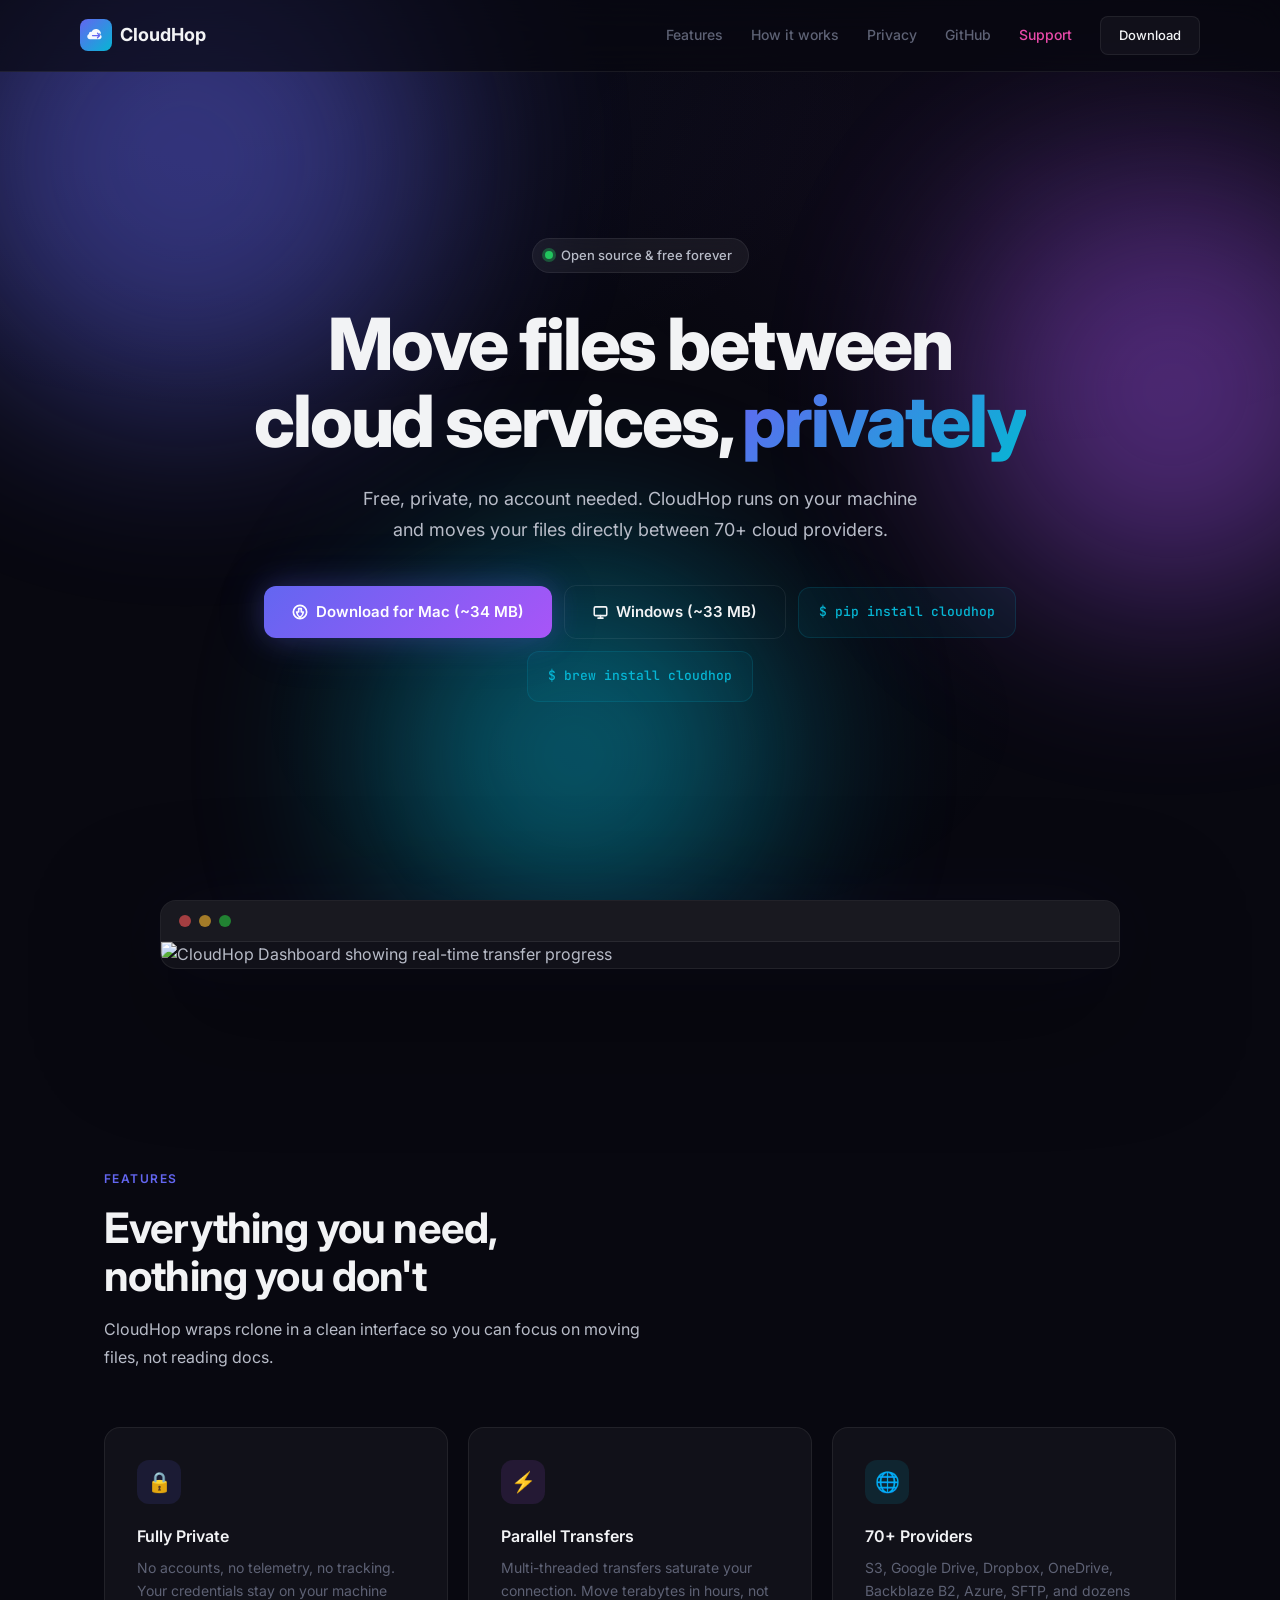
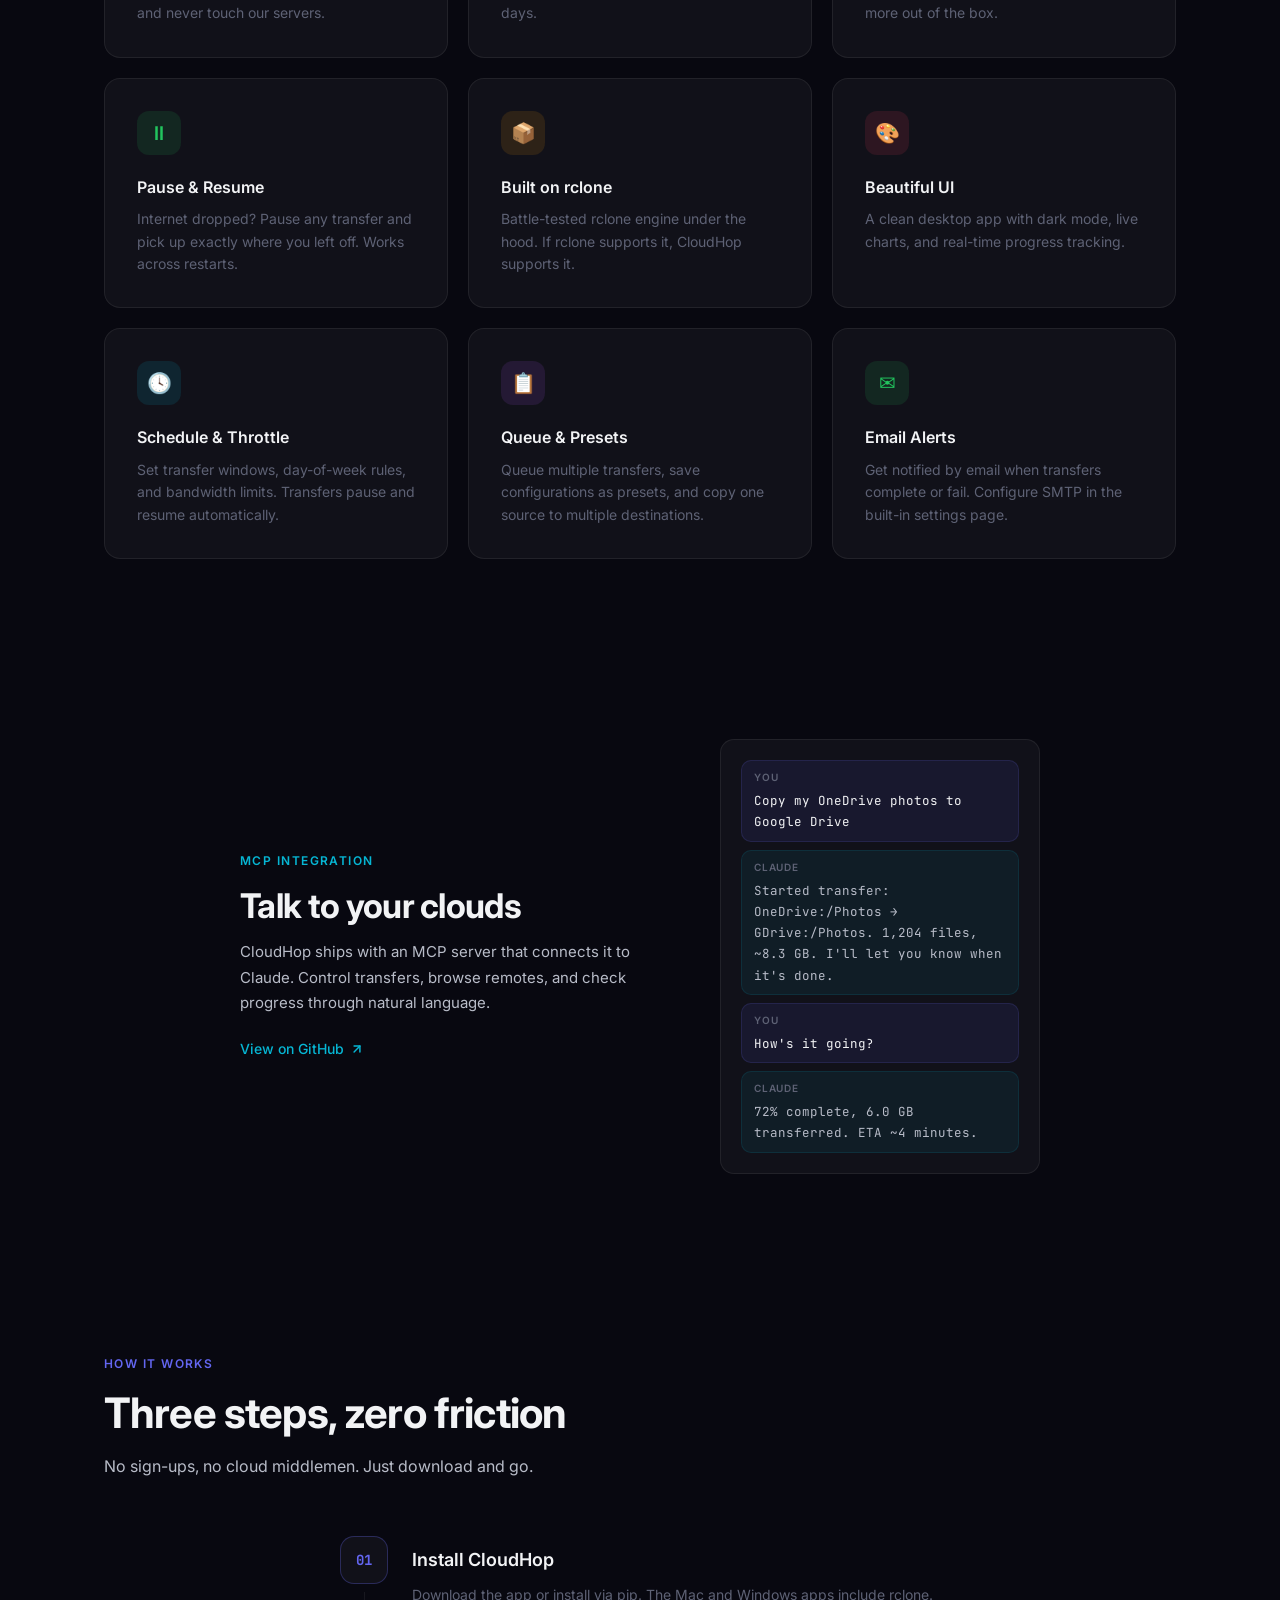
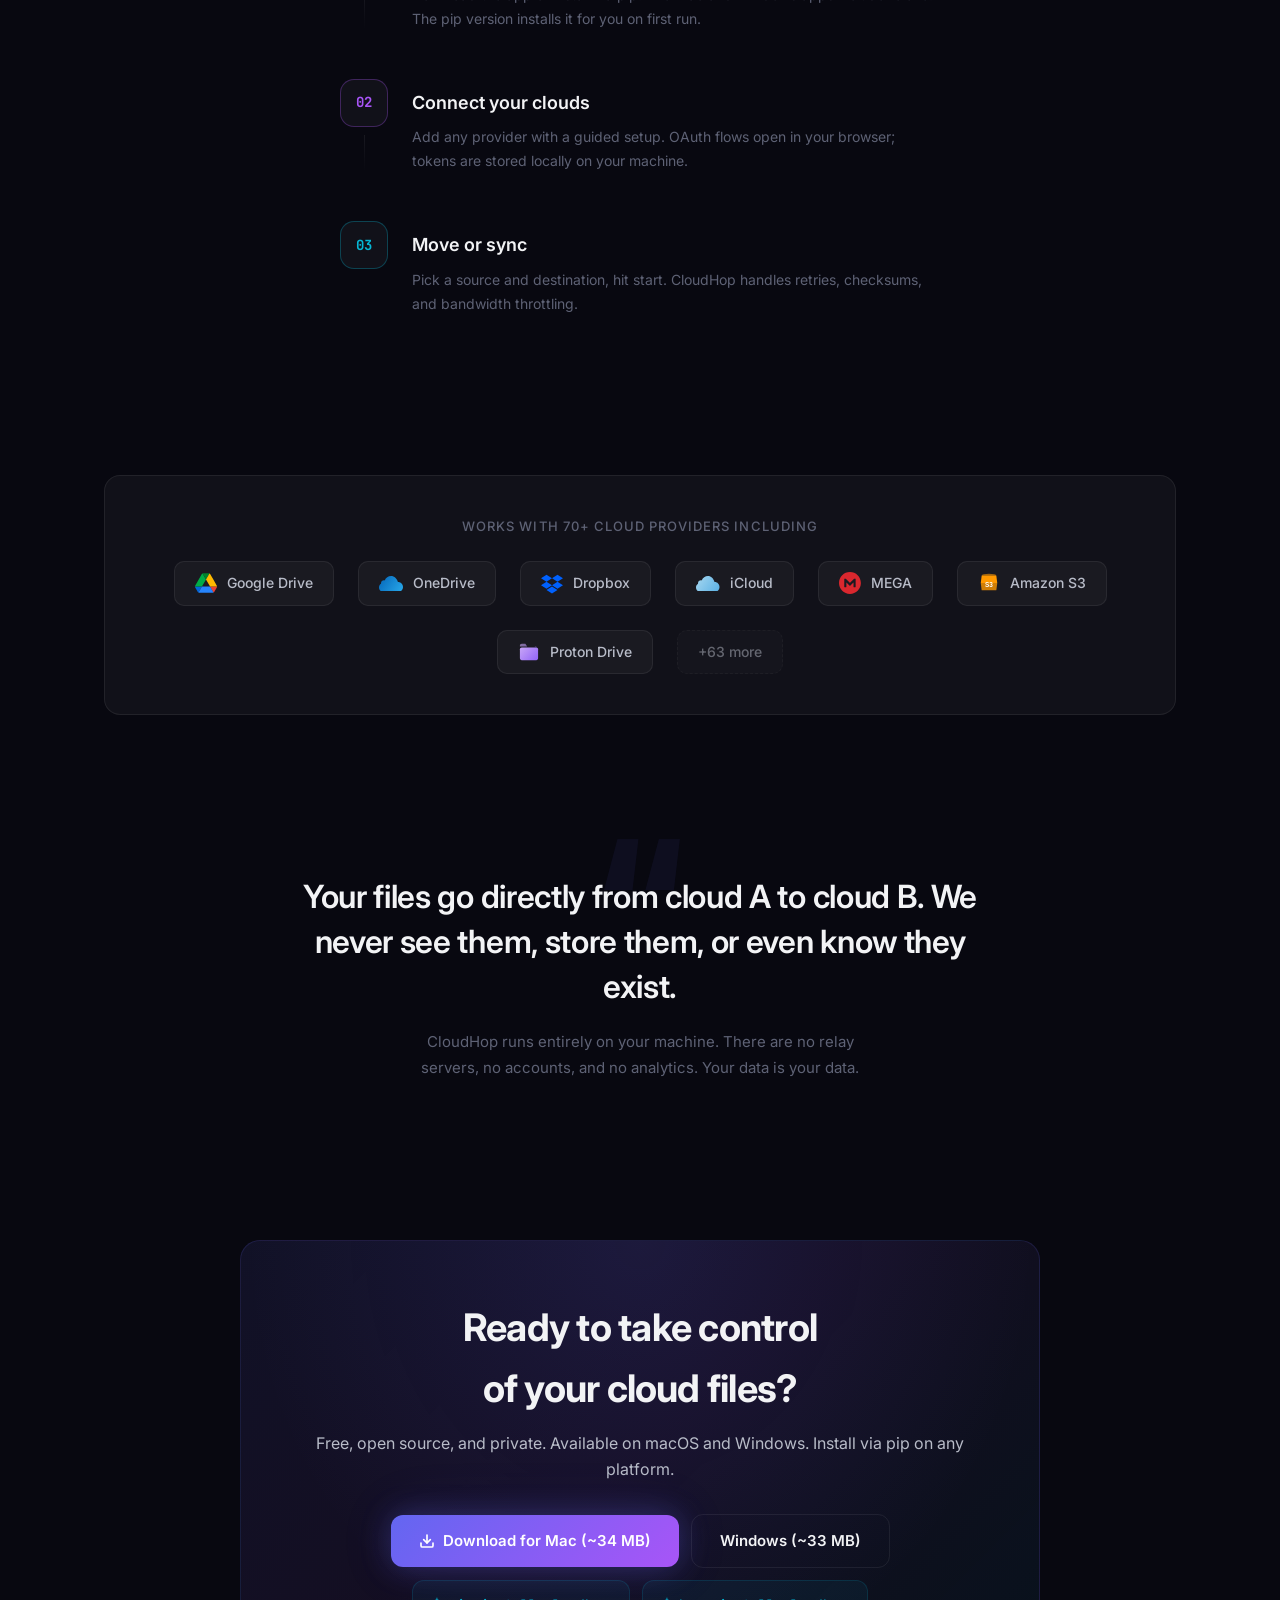
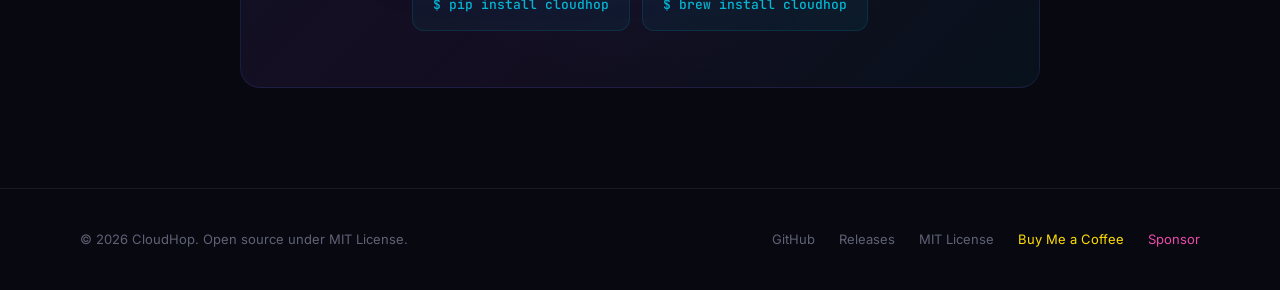
==== commit 15770f9b: "feat: add MCP integration section to landing page" ====
--- a/index.html
+++ b/index.html
@@ -643,6 +643,90 @@
   .providers-inner { padding: 24px; }
   .provider-logos { gap: 18px; }
 }
+
+/* ════════════════════════════════════════════
+   MCP Integration Section
+   ════════════════════════════════════════════ */
+.mcp-section {
+  padding: 80px 24px;
+  position: relative; z-index: 1;
+}
+.mcp-inner {
+  max-width: 800px;
+  margin: 0 auto;
+  display: flex;
+  align-items: center;
+  gap: 48px;
+}
+.mcp-text {
+  flex: 1;
+  min-width: 0;
+}
+.mcp-text .section-label { color: var(--cyan); }
+.mcp-text h2 {
+  font-size: clamp(24px, 3.5vw, 34px);
+  font-weight: 700;
+  color: var(--text-bright);
+  letter-spacing: -0.02em;
+  margin-bottom: 12px;
+  line-height: 1.2;
+}
+.mcp-text p {
+  font-size: 15px;
+  color: var(--text);
+  line-height: 1.7;
+  margin-bottom: 20px;
+}
+.mcp-text .mcp-link {
+  display: inline-flex;
+  align-items: center;
+  gap: 6px;
+  font-size: 14px;
+  font-weight: 500;
+  color: var(--cyan);
+  text-decoration: none;
+  transition: opacity 0.2s;
+}
+.mcp-text .mcp-link:hover { opacity: 0.8; }
+.mcp-conversation {
+  flex: 0 0 320px;
+  border-radius: 14px;
+  background: var(--surface);
+  border: 1px solid var(--border);
+  padding: 20px;
+  font-family: var(--mono);
+  font-size: 12.5px;
+  line-height: 1.7;
+}
+.mcp-msg {
+  padding: 8px 12px;
+  border-radius: 10px;
+  margin-bottom: 8px;
+}
+.mcp-msg:last-child { margin-bottom: 0; }
+.mcp-msg.user {
+  background: rgba(99,102,241,0.1);
+  border: 1px solid rgba(99,102,241,0.15);
+  color: var(--text-bright);
+}
+.mcp-msg.assistant {
+  background: rgba(6,182,212,0.07);
+  border: 1px solid rgba(6,182,212,0.12);
+  color: var(--text);
+}
+.mcp-msg-label {
+  font-size: 10px;
+  text-transform: uppercase;
+  letter-spacing: 0.08em;
+  color: var(--text-dim);
+  margin-bottom: 4px;
+  font-family: var(--font);
+  font-weight: 600;
+}
+@media (max-width: 768px) {
+  .mcp-inner { flex-direction: column; gap: 32px; }
+  .mcp-conversation { flex: none; width: 100%; max-width: 400px; }
+}
 </style>
 </head>
 <body>
@@ -775,6 +859,41 @@
   </div>
 </section>
 
+<!-- ── MCP Integration ── -->
+<section class="mcp-section">
+  <div class="container">
+    <div class="mcp-inner">
+      <div class="mcp-text">
+        <div class="section-label">MCP Integration</div>
+        <h2>Talk to your clouds</h2>
+        <p>CloudHop ships with an MCP server that connects it to Claude. Control transfers, browse remotes, and check progress through natural language.</p>
+        <a href="https://github.com/husamsoboh-cyber/cloudhop-mcp" target="_blank" class="mcp-link">
+          View on GitHub
+          <svg width="14" height="14" viewBox="0 0 24 24" fill="none" stroke="currentColor" stroke-width="2.5" stroke-linecap="round" stroke-linejoin="round"><path d="M7 17L17 7"/><path d="M7 7h10v10"/></svg>
+        </a>
+      </div>
+      <div class="mcp-conversation">
+        <div class="mcp-msg user">
+          <div class="mcp-msg-label">You</div>
+          Copy my OneDrive photos to Google Drive
+        </div>
+        <div class="mcp-msg assistant">
+          <div class="mcp-msg-label">Claude</div>
+          Started transfer: OneDrive:/Photos &rarr; GDrive:/Photos. 1,204 files, ~8.3 GB. I'll let you know when it's done.
+        </div>
+        <div class="mcp-msg user">
+          <div class="mcp-msg-label">You</div>
+          How's it going?
+        </div>
+        <div class="mcp-msg assistant">
+          <div class="mcp-msg-label">Claude</div>
+          72% complete, 6.0 GB transferred. ETA ~4 minutes.
+        </div>
+      </div>
+    </div>
+  </div>
+</section>
+
 <!-- ── How It Works ── -->
 <section class="how-it-works" id="how-it-works">
   <div class="container">
